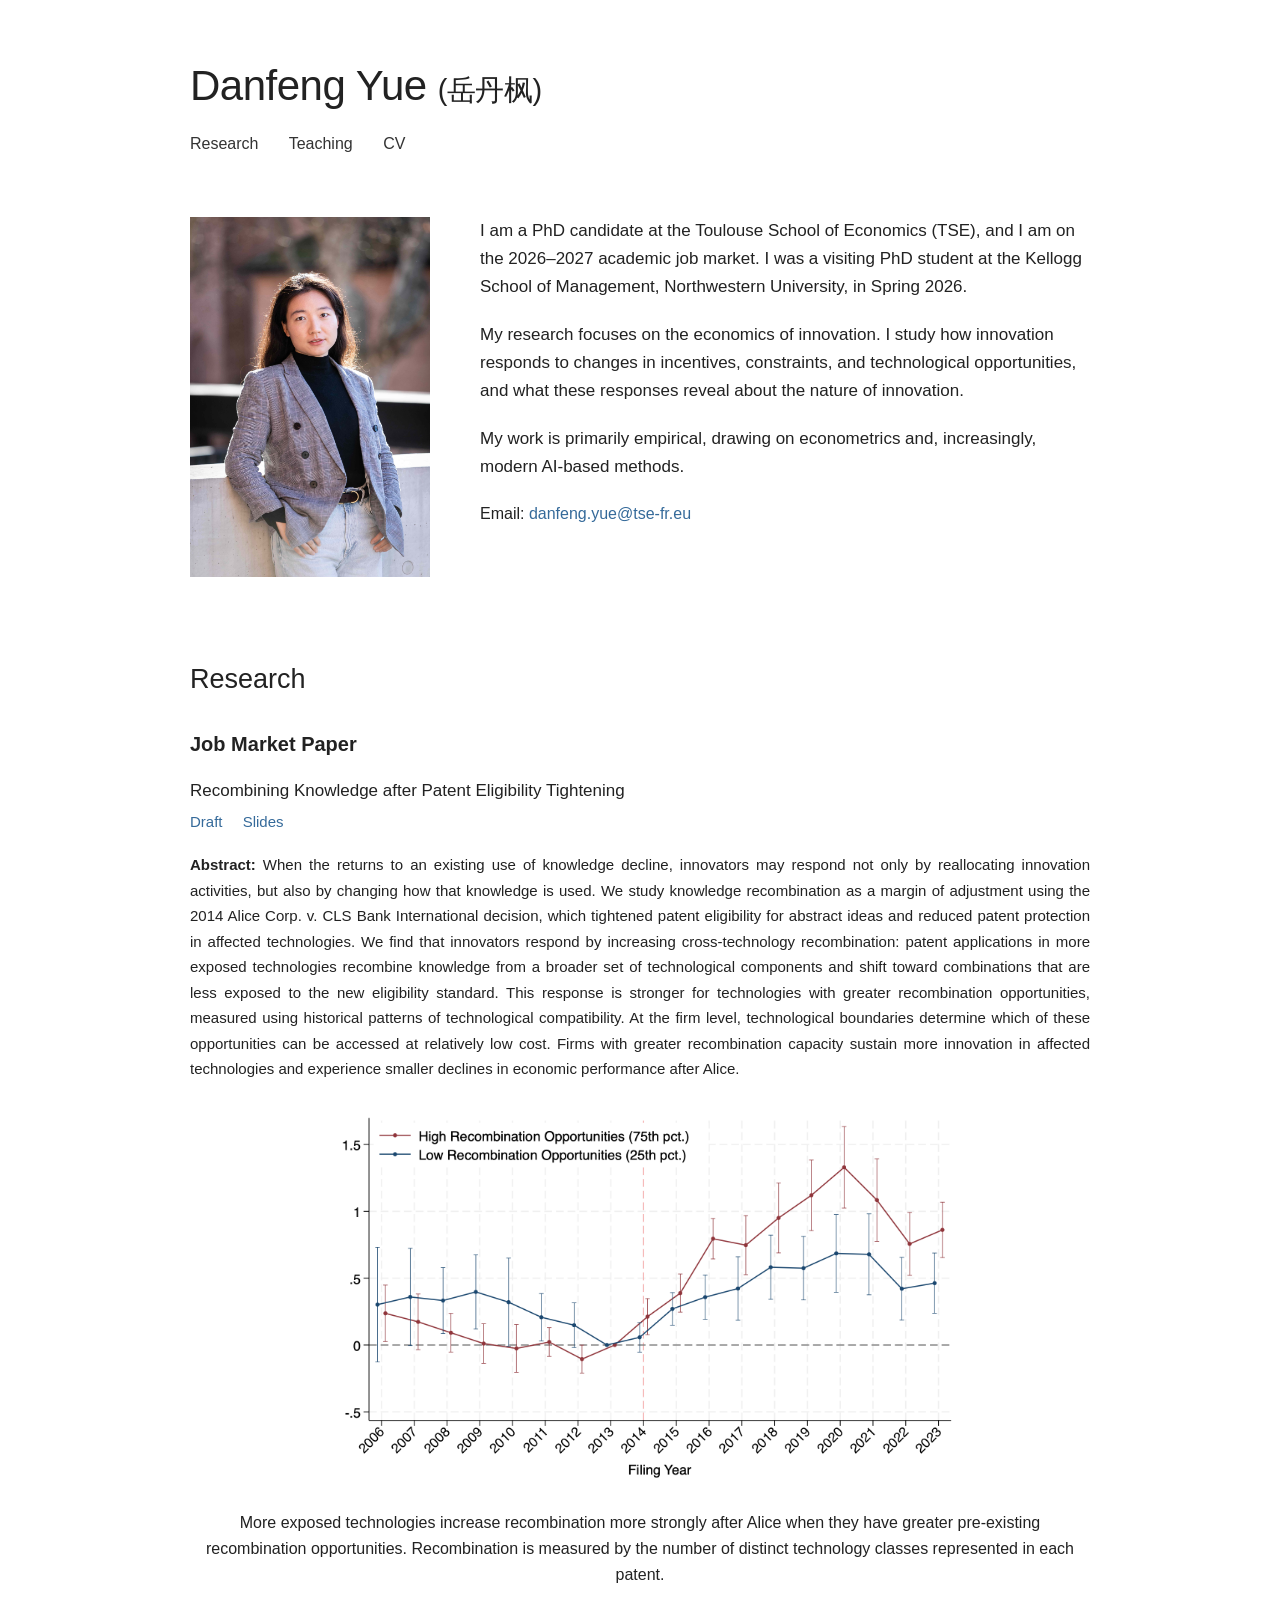
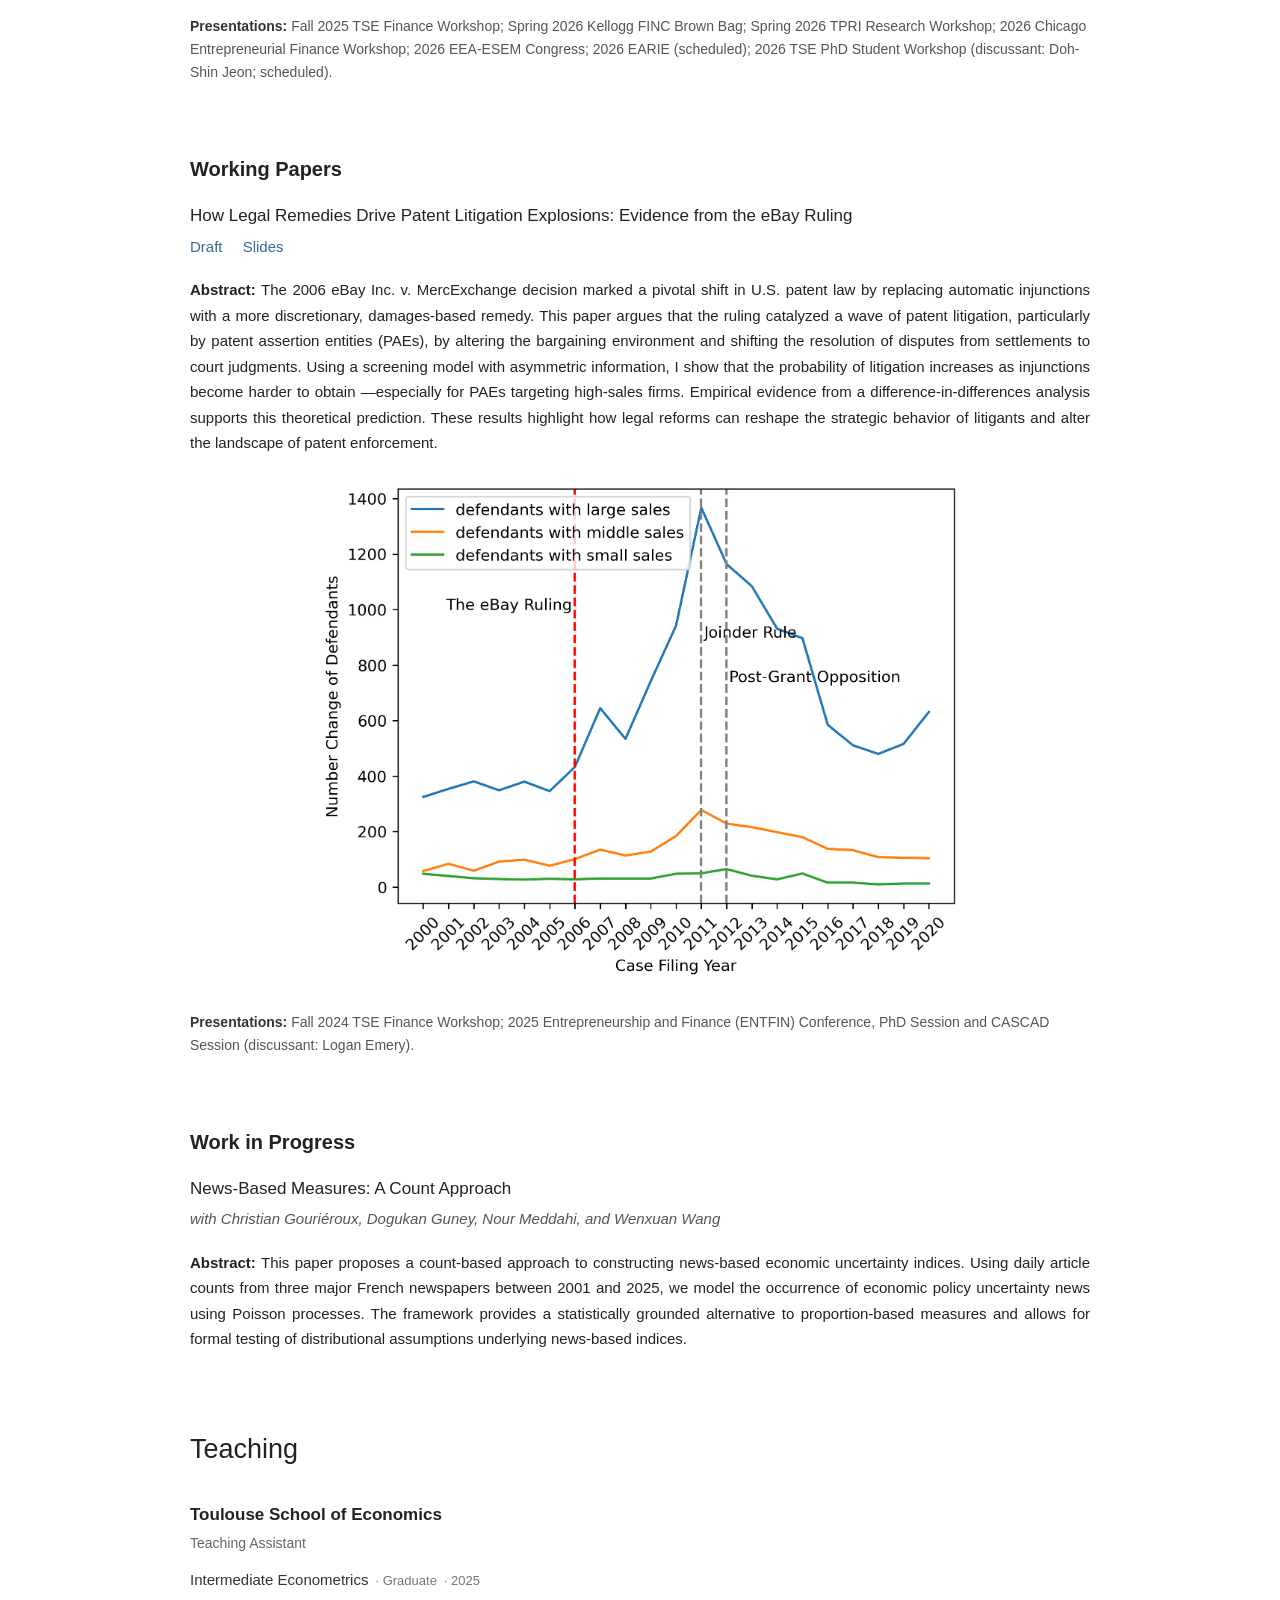
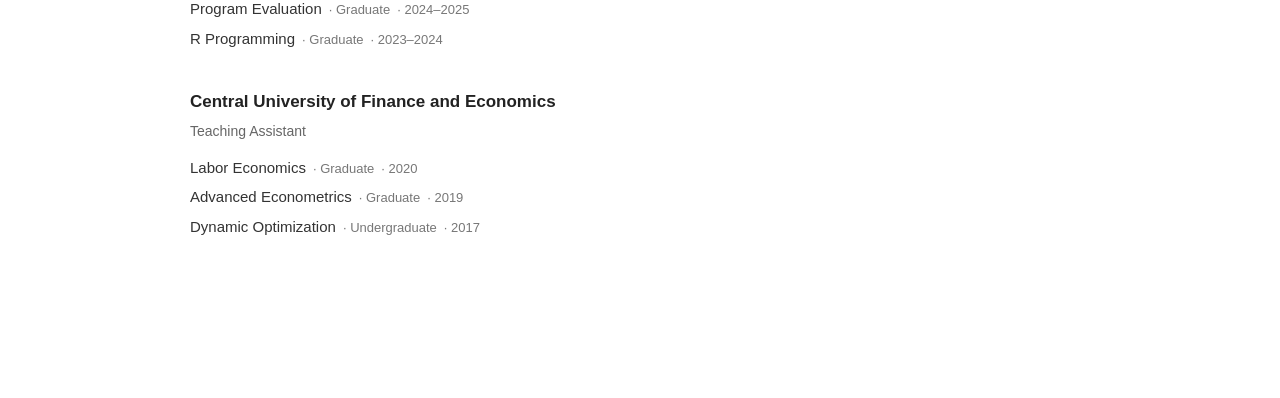
==== index.html @ cd5f9df2 "Update index.html" ====
<!DOCTYPE html>
<html lang="en">
<head>
    <meta charset="UTF-8">
    <meta name="viewport" content="width=device-width, initial-scale=1.0">
    <title>Danfeng Yue</title>
    <link rel="stylesheet" href="style.css">
</head>

<body>

<div class="container">

    <header>
        <h1>Danfeng Yue <span class="chinese-name">(岳丹枫)</span></h1>

        <nav>
            <a href="#research">Research</a>
            <a href="#teaching">Teaching</a>
            <a href="cv.pdf" target="_blank">CV</a>
        </nav>
    </header>

    <main>

        <section class="intro">

            <div class="photo">
                <img src="photo.jpg" alt="Danfeng Yue">
            </div>

            <div class="bio">

                <p>
                    I am a PhD candidate at the Toulouse School of Economics (TSE), 
                    and I am on the 2026–2027 academic job market. 
                    I was a visiting PhD student at the Kellogg School of Management, 
                    Northwestern University, in Spring 2026.
                </p>

                <p>
                    My research focuses on the economics of innovation. 
                    I study how innovation responds to changes in incentives, constraints, 
                    and technological opportunities, 
                    and what these responses reveal about the nature of innovation.
                </p>
                
                <p>
                    My work is primarily empirical, drawing on econometrics 
                    and, increasingly, modern AI-based methods.
                </p>

                <p class="email">
                    Email:
                    <a href="mailto:danfeng.yue@tse-fr.eu">
                        danfeng.yue@tse-fr.eu
                    </a>
                </p>

            </div>

        </section>

        <section id="research">

                <h2>Research</h2>
            
                <!-- Job Market Paper -->
                <div class="research-group">
            
                    <h3>Job Market Paper</h3>
            
                    <div class="paper">
            
                        <p class="paper-title">
                            Recombining Knowledge after Patent Eligibility Tightening
                        </p>
            
                        <p class="paper-links">
                            <a href="papers/alice.pdf" target="_blank">Draft</a>
                            <a href="slides/alice_slides.pdf" target="_blank">Slides</a>
                        </p>
            
                        <p class="abstract">
                            <strong>Abstract:</strong>
                            When the returns to an existing use of knowledge decline, 
                            innovators may respond not only by reallocating innovation activities, 
                            but also by changing how that knowledge is used. 
                            We study knowledge recombination as a margin of adjustment 
                            using the 2014 Alice Corp. v. CLS Bank International decision, 
                            which tightened patent eligibility for abstract ideas 
                            and reduced patent protection in affected technologies. 
                            We find that innovators respond by increasing cross-technology recombination: 
                            patent applications in more exposed technologies recombine knowledge 
                            from a broader set of technological components and shift toward combinations 
                            that are less exposed to the new eligibility standard. 
                            This response is stronger for technologies with greater recombination opportunities, 
                            measured using historical patterns of technological compatibility. 
                            At the firm level, technological boundaries determine 
                            which of these opportunities can be accessed at relatively low cost. 
                            Firms with greater recombination capacity sustain more innovation in affected technologies 
                            and experience smaller declines in economic performance after Alice.
                        </p>

                        <div class="paper-figure">
                            <img
                                src="images/alice.png"
                                alt="Dynamic effects of Alice exposure by recombination opportunities"
                            >
                            <p class="figure-caption">
                                More exposed technologies increase recombination more strongly after Alice 
                                when they have greater pre-existing recombination opportunities. 
                                Recombination is measured by the number of distinct technology classes represented in each patent.
                            </p>
                        </div>
            
                        <p class="presentation">
                            <strong>Presentations:</strong>
                            Fall 2025 TSE Finance Workshop;
                            Spring 2026 Kellogg FINC Brown Bag;
                            Spring 2026 TPRI Research Workshop;
                            2026 Chicago Entrepreneurial Finance Workshop;
                            2026 EEA-ESEM Congress;
                            2026 EARIE (scheduled);
                            2026 TSE PhD Student Workshop (discussant: Doh-Shin Jeon; scheduled).
                        </p>
            
                    </div>
            
                </div>

                    <!-- Working Papers -->
                    <div class="research-group">
                
                        <h3>Working Papers</h3>
                
                        <div class="paper">
                
                            <p class="paper-title">
                                How Legal Remedies Drive Patent Litigation Explosions: Evidence from the eBay Ruling
                            </p>
                
                            <p class="paper-links">
                                <a href="papers/ebay.pdf" target="_blank">Draft</a>
                                <a href="slides/ebay_slides.pdf" target="_blank">Slides</a>
                            </p>
                
                            <p class="abstract">
                                <strong>Abstract:</strong>
                                The 2006 eBay Inc. v. MercExchange decision marked a pivotal shift in U.S. patent law 
                                by replacing automatic injunctions with a more discretionary, damages-based remedy. 
                                This paper argues that the ruling catalyzed a wave of patent litigation, 
                                particularly by patent assertion entities (PAEs), 
                                by altering the bargaining environment and shifting the resolution of disputes 
                                from settlements to court judgments. 
                                Using a screening model with asymmetric information, 
                                I show that the probability of litigation increases as injunctions become harder to obtain
                                —especially for PAEs targeting high-sales firms. 
                                Empirical evidence from a difference-in-differences analysis supports this theoretical prediction. 
                                These results highlight how legal reforms can reshape the strategic behavior of litigants 
                                and alter the landscape of patent enforcement.
                            </p>

                            <div class="paper-figure">
                                <img
                                    src="images/ebay.png"
                                    alt="Patent litigation after the eBay ruling"
                                >
                            </div>
                
                            <p class="presentation">
                                <strong>Presentations:</strong>
                                Fall 2024 TSE Finance Workshop;
                                2025 Entrepreneurship and Finance (ENTFIN) Conference, 
                                PhD Session and CASCAD Session (discussant: Logan Emery).
                            </p>
                
                        </div>
                
                    </div>

                    <!-- Work in Progress -->
                    <div class="research-group">
                
                        <h3>Work in Progress</h3>
                
                        <div class="paper">
                
                            <p class="paper-title">
                                News-Based Measures: A Count Approach
                            </p>
                
                            <p class="coauthors">
                                with Christian Gouriéroux, Dogukan Guney, Nour Meddahi, and Wenxuan Wang
                            </p>
                
                            <p class="abstract">
                                <strong>Abstract:</strong>
                                This paper proposes a count-based approach to constructing news-based economic uncertainty indices. 
                                Using daily article counts from three major French newspapers between 2001 and 2025, 
                                we model the occurrence of economic policy uncertainty news using Poisson processes.
                                The framework provides a statistically grounded alternative to proportion-based measures 
                                and allows for formal testing of distributional assumptions underlying news-based indices.
                            </p>
                
                        </div>
                
                    </div>
                
                </section>

        <section id="teaching">

            <h2>Teaching</h2>
        
            <div class="teaching-group">
        
                <h3>Toulouse School of Economics</h3>
                <p class="teaching-role">Teaching Assistant</p>
        
                <div class="teaching-item">
                    <span class="course-title">Intermediate Econometrics</span>
                    <span class="course-level">Graduate</span>
                    <span class="teaching-year">2025</span>
                </div>
        
                <div class="teaching-item">
                    <span class="course-title">Program Evaluation</span>
                    <span class="course-level">Graduate</span>
                    <span class="teaching-year">2024–2025</span>
                </div>
        
                <div class="teaching-item">
                    <span class="course-title">R Programming</span>
                    <span class="course-level">Graduate</span>
                    <span class="teaching-year">2023–2024</span>
                </div>
        
            </div>
        
            <div class="teaching-group">
        
                <h3>Central University of Finance and Economics</h3>
                <p class="teaching-role">Teaching Assistant</p>
        
                <div class="teaching-item">
                    <span class="course-title">Labor Economics</span>
                    <span class="course-level">Graduate</span>
                    <span class="teaching-year">2020</span>
                </div>
        
                <div class="teaching-item">
                    <span class="course-title">Advanced Econometrics</span>
                    <span class="course-level">Graduate</span>
                    <span class="teaching-year">2019</span>
                </div>
        
                <div class="teaching-item">
                    <span class="course-title">Dynamic Optimization</span>
                    <span class="course-level">Undergraduate</span>
                    <span class="teaching-year">2017</span>
                </div>
        
            </div>
        
        </section>

    </main>

</div>

</body>
</html>
---- style.css ----
/* =========================
   Global
   ========================= */

html {
    scroll-behavior: smooth;
}

body {
    margin: 0;
    background: #ffffff;
    color: #222222;
    font-family: Arial, Helvetica, sans-serif;
    font-size: 16px;
    line-height: 1.65;
}

.container {
    max-width: 900px;
    margin: 0 auto;
    padding: 60px 30px 80px 30px;
}


/* =========================
   General links
   ========================= */

a {
    color: #356a9a;
    text-decoration: none;
}

a:hover {
    text-decoration: underline;
    text-underline-offset: 3px;
}


/* =========================
   Header
   ========================= */

header {
    margin-bottom: 60px;
}

h1 {
    margin: 0 0 18px 0;
    font-size: 42px;
    font-weight: 500;
    letter-spacing: -0.5px;
    line-height: 1.25;
}

.chinese-name {
    font-size: 29px;
    font-weight: 400;
}


/* =========================
   Navigation
   ========================= */

nav {
    margin-top: 5px;
}

nav a {
    margin-right: 26px;
    color: #333333;
    font-size: 16px;
    font-weight: 400;
    text-decoration: none;
}

nav a:hover {
    color: #356a9a;
    text-decoration: none;
}


/* =========================
   Introduction / Bio
   ========================= */

.intro {
    display: grid;
    grid-template-columns: 240px 1fr;
    gap: 50px;
    align-items: start;
    margin-bottom: 85px;
}

.photo img {
    width: 100%;
    height: auto;
    display: block;
}

.bio {
    font-size: 17px;
}

.bio p {
    margin-top: 0;
    margin-bottom: 20px;
}

.email {
    margin-top: 28px;
    font-size: 16px;
}


/* =========================
   Main sections
   ========================= */

section {
    width: 100%;
    margin-bottom: 80px;
}

h2 {
    margin: 0 0 34px 0;
    font-size: 27px;
    font-weight: 500;
    line-height: 1.3;
}


/* =========================
   Research
   ========================= */

.research-group {
    margin-bottom: 72px;
}

.research-group:last-child {
    margin-bottom: 0;
}

.research-group h3 {
    margin: 0 0 22px 0;
    color: #222222;
    font-size: 20px;
    font-weight: 600;
    line-height: 1.3;
    text-transform: none;
    letter-spacing: 0;
}

.paper {
    margin-bottom: 44px;
}

.paper:last-child {
    margin-bottom: 0;
}


/* Paper title */

.paper-title {
    margin: 0 0 6px 0;
    font-size: 17px;
    font-weight: 500;
    line-height: 1.45;
}


/* Coauthors */

.coauthors {
    margin: -1px 0 8px 0;
    font-size: 15px;
    color: #555555;
    font-style: italic;
}


/* Paper / Slides links */

.paper-links {
    margin: 6px 0 18px 0;
    font-size: 15px;
}

.paper-links a {
    margin-right: 16px;
    color: #356a9a;
    font-weight: 500;
    text-decoration: none;
}

.paper-links a:hover {
    text-decoration: underline;
    text-underline-offset: 3px;
}

/* Figure */

.paper-figure {
    margin: 22px auto 26px auto;
    text-align: center;
}

.paper-figure img {
    display: block;
    width: 75%;
    max-width: 650px;
    height: auto;
    margin: 0 auto;
}

/* Abstract */

.abstract {
    width: 100%;
    margin-top: 18px;
    margin-bottom: 18px;
    font-size: 15px;
    line-height: 1.7;
    text-align: justify;
}

.abstract strong {
    font-weight: 600;
}


/* Presentations */

.presentation {
    width: 100%;
    margin-top: 16px;
    margin-bottom: 0;
    color: #555555;
    font-size: 14px;
    line-height: 1.65;
}

.presentation strong {
    color: #333333;
    font-weight: 600;
}


/* =========================
   Teaching
   ========================= */

.teaching-group {
    margin-bottom: 38px;
}

.teaching-group:last-child {
    margin-bottom: 0;
}

.teaching-group h3 {
    margin: 0 0 3px 0;
    font-size: 17px;
    font-weight: 600;
    color: #222222;
    text-transform: none;
    letter-spacing: normal;
}

.teaching-role {
    margin: 0 0 14px 0;
    font-size: 14px;
    color: #666666;
}

.teaching-item {
    display: flex;
    align-items: baseline;
    flex-wrap: wrap;
    margin-bottom: 7px;
    font-size: 15px;
    line-height: 1.5;
}

.course-title {
    color: #333333;
}

.course-level {
    margin-left: 7px;
    color: #777777;
    font-size: 13px;
}

.course-level::before {
    content: "· ";
}

.teaching-year {
    margin-left: 7px;
    color: #777777;
    font-size: 13px;
}

.teaching-year::before {
    content: "· ";
}


/* =========================
   Mobile
   ========================= */

@media (max-width: 700px) {

    .container {
        padding: 35px 22px 60px 22px;
    }

    header {
        margin-bottom: 45px;
    }

    h1 {
        font-size: 34px;
    }

    .chinese-name {
        font-size: 23px;
    }

    nav a {
        margin-right: 18px;
        font-size: 15px;
    }

    .intro {
        grid-template-columns: 1fr;
        gap: 28px;
        margin-bottom: 65px;
    }

    .photo {
        max-width: 230px;
    }

    .bio {
        font-size: 16px;
    }

    section {
        margin-bottom: 65px;
    }

    h2 {
        margin-bottom: 28px;
        font-size: 24px;
    }

    .research-group {
        margin-bottom: 58px;
    }

    .research-group h3 {
        margin-bottom: 18px;
        font-size: 18px;
    }

    .paper {
        margin-bottom: 36px;
    }

    .paper-title {
        font-size: 17px;
    }

   .paper-figure img {
        width: 100%;
    }
    .abstract {
        font-size: 15px;
        text-align: left;
    }

    .presentation {
        font-size: 14px;
    }

    .teaching-item {
        grid-template-columns: 1fr auto;
        column-gap: 15px;
    }

    .course-level {
        display: block;
        margin-left: 0;
        margin-top: 1px;
    }

    .course-level::before {
        content: "";
    }
}
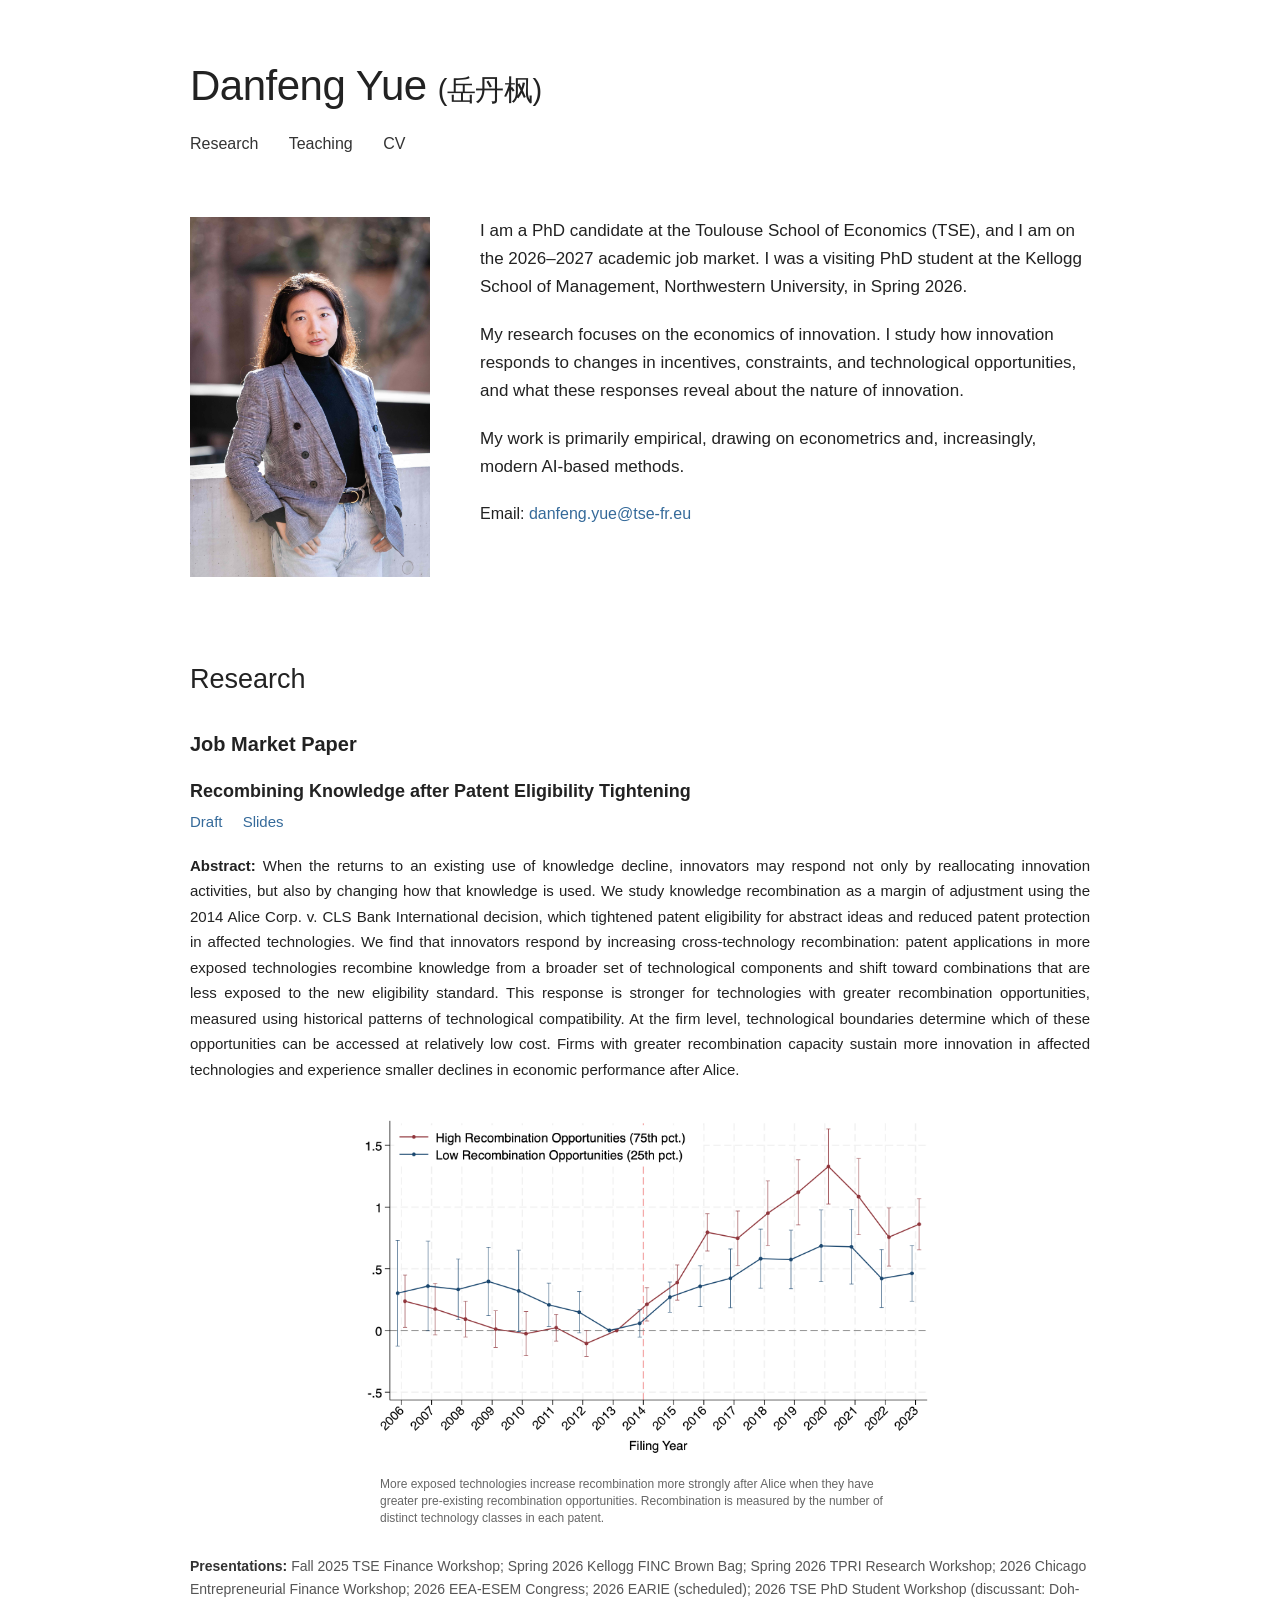
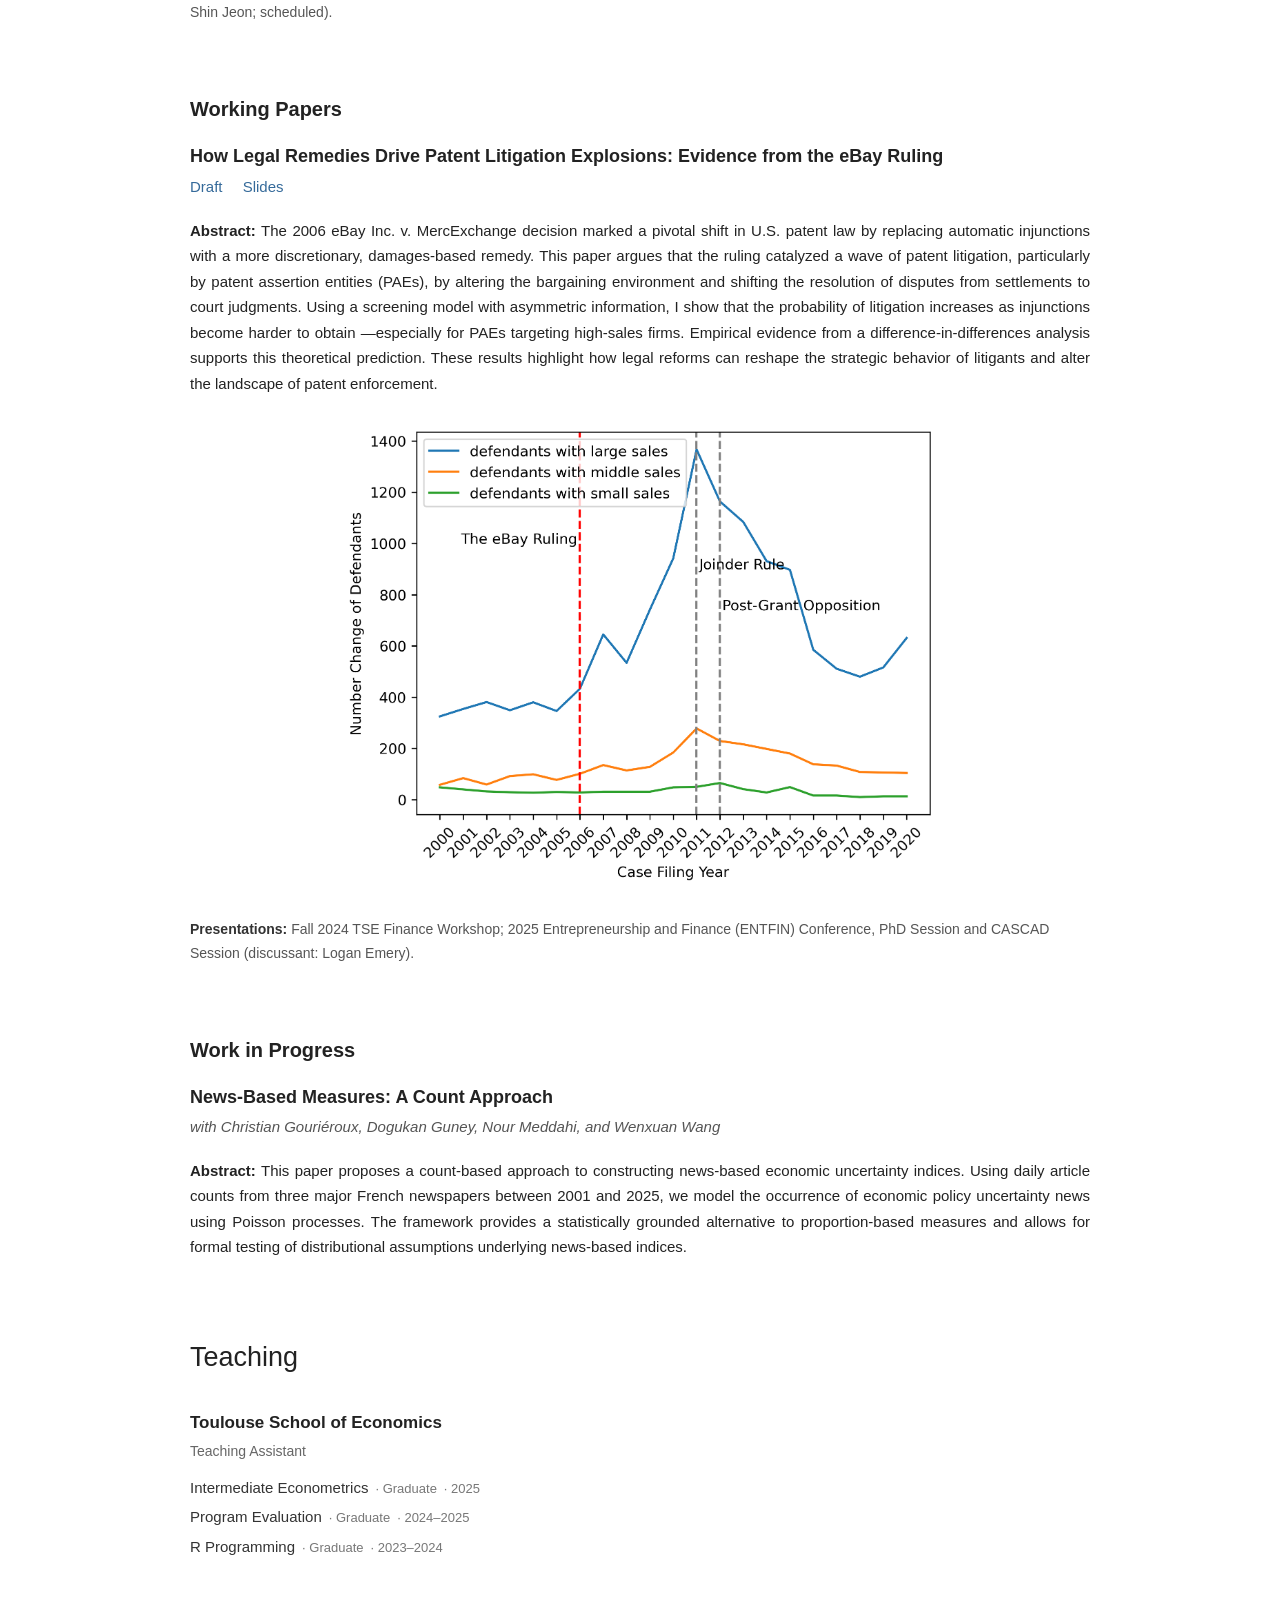
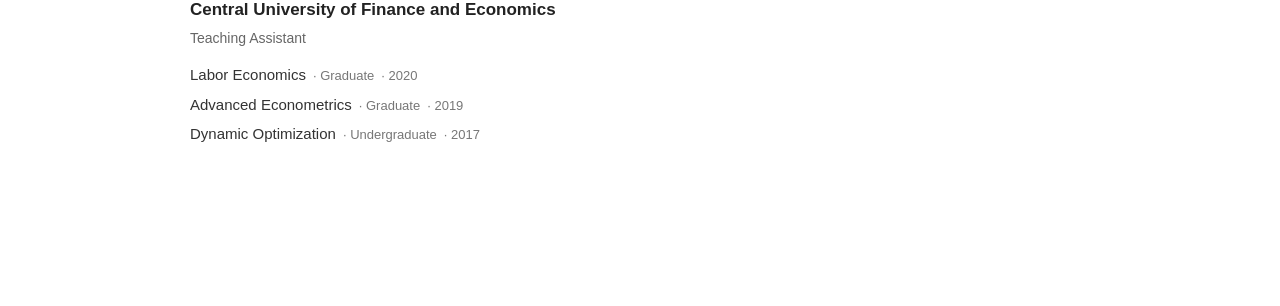
==== commit 3c2b3f26: "Update index.html" ====
--- a/index.html
+++ b/index.html
@@ -105,12 +105,13 @@
                         <div class="paper-figure">
                             <img
                                 src="images/alice.png"
-                                alt="Dynamic effects of Alice exposure by recombination opportunities"
+                                alt="Recombination opportunities and innovation adjustment after Alice"
                             >
+                        
                             <p class="figure-caption">
                                 More exposed technologies increase recombination more strongly after Alice 
                                 when they have greater pre-existing recombination opportunities. 
-                                Recombination is measured by the number of distinct technology classes represented in each patent.
+                                Recombination is measured by the number of distinct technology classes in each patent.
                             </p>
                         </div>
             
--- a/style.css
+++ b/style.css
@@ -166,9 +166,9 @@
 
 .paper-title {
     margin: 0 0 6px 0;
-    font-size: 17px;
-    font-weight: 500;
-    line-height: 1.45;
+    font-size: 18px;
+    font-weight: 700;
+    line-height: 1.4;
 }
 
 
@@ -204,16 +204,26 @@
 /* Figure */
 
 .paper-figure {
-    margin: 22px auto 26px auto;
-    text-align: center;
+    margin: 26px auto 28px auto;
 }
 
 .paper-figure img {
     display: block;
-    width: 75%;
-    max-width: 650px;
+    width: 68%;
+    max-width: 600px;
     height: auto;
     margin: 0 auto;
+}
+
+.paper-figure .figure-caption {
+    width: 58%;
+    max-width: 520px;
+    margin: 8px auto 0 auto;
+    color: #666666;
+    font-size: 12px;
+    line-height: 1.4;
+    text-align: left;
+    font-weight: 400;
 }
 
 /* Abstract */
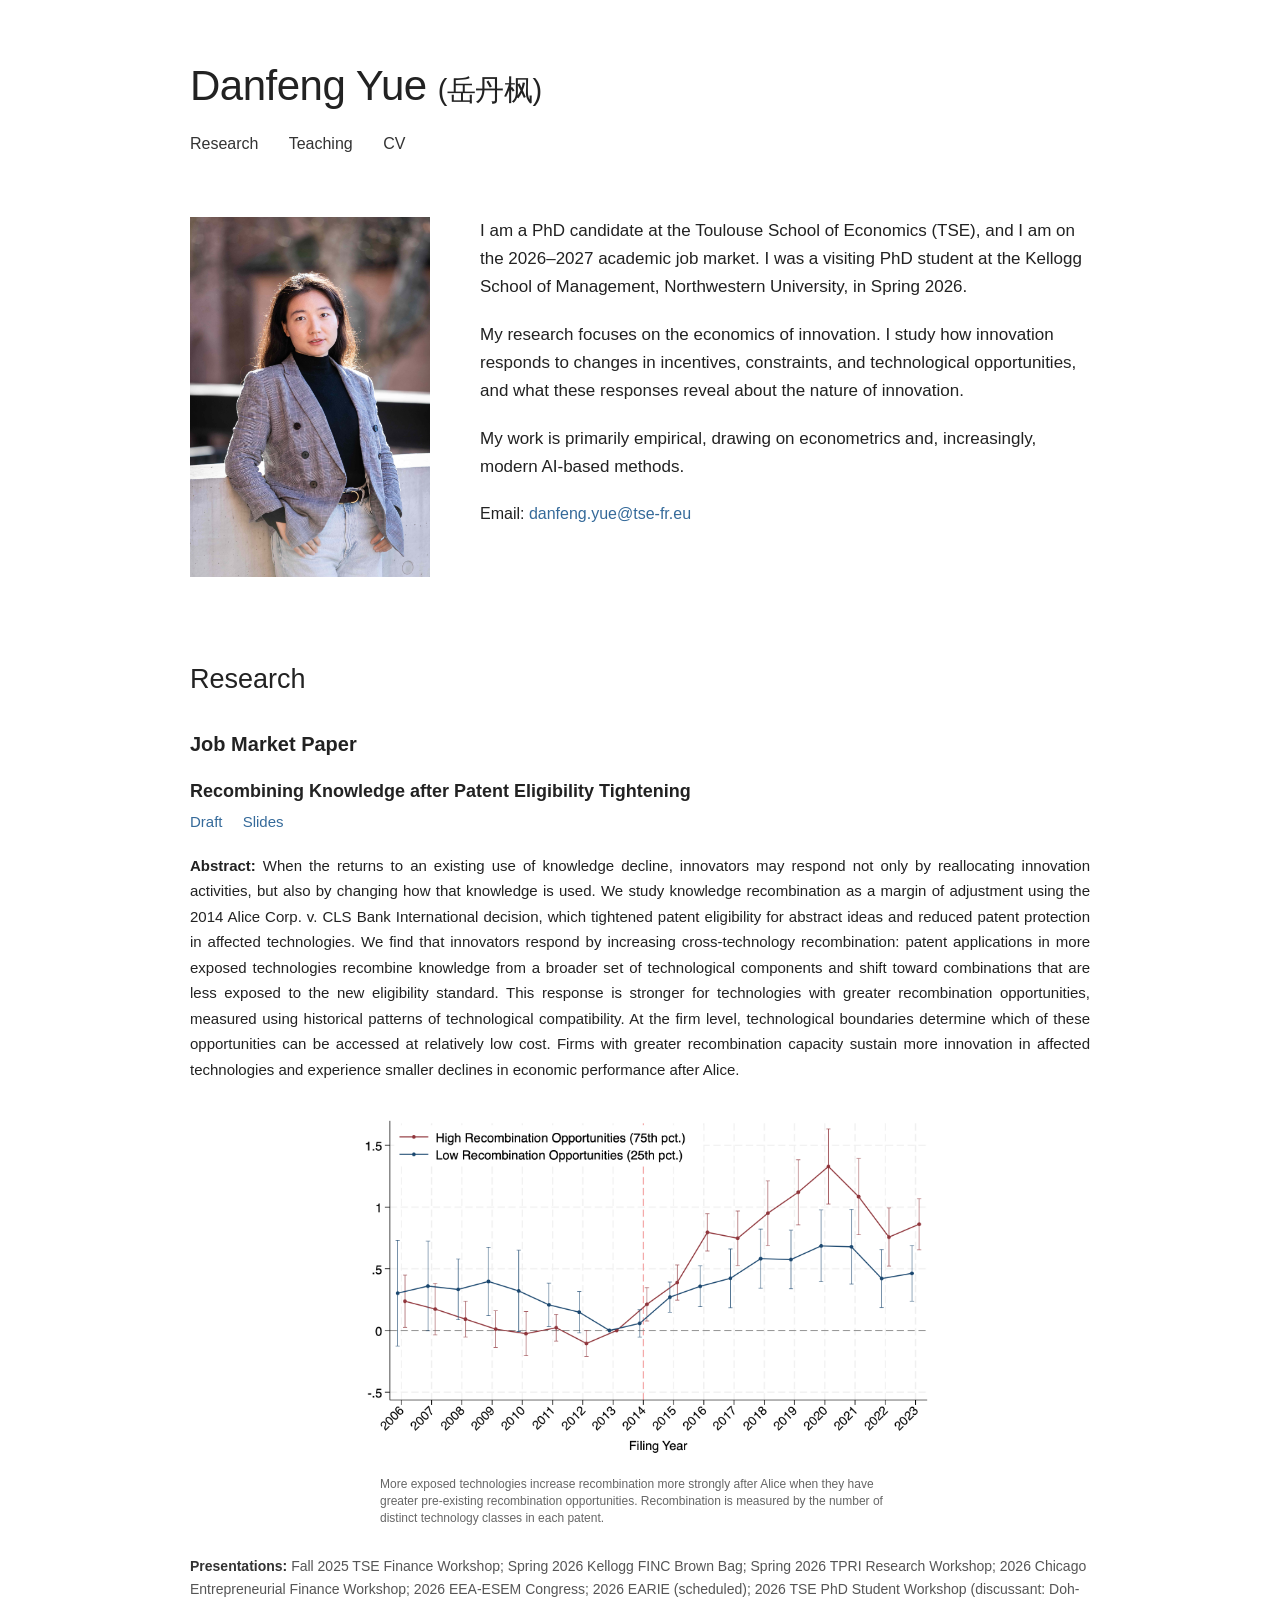
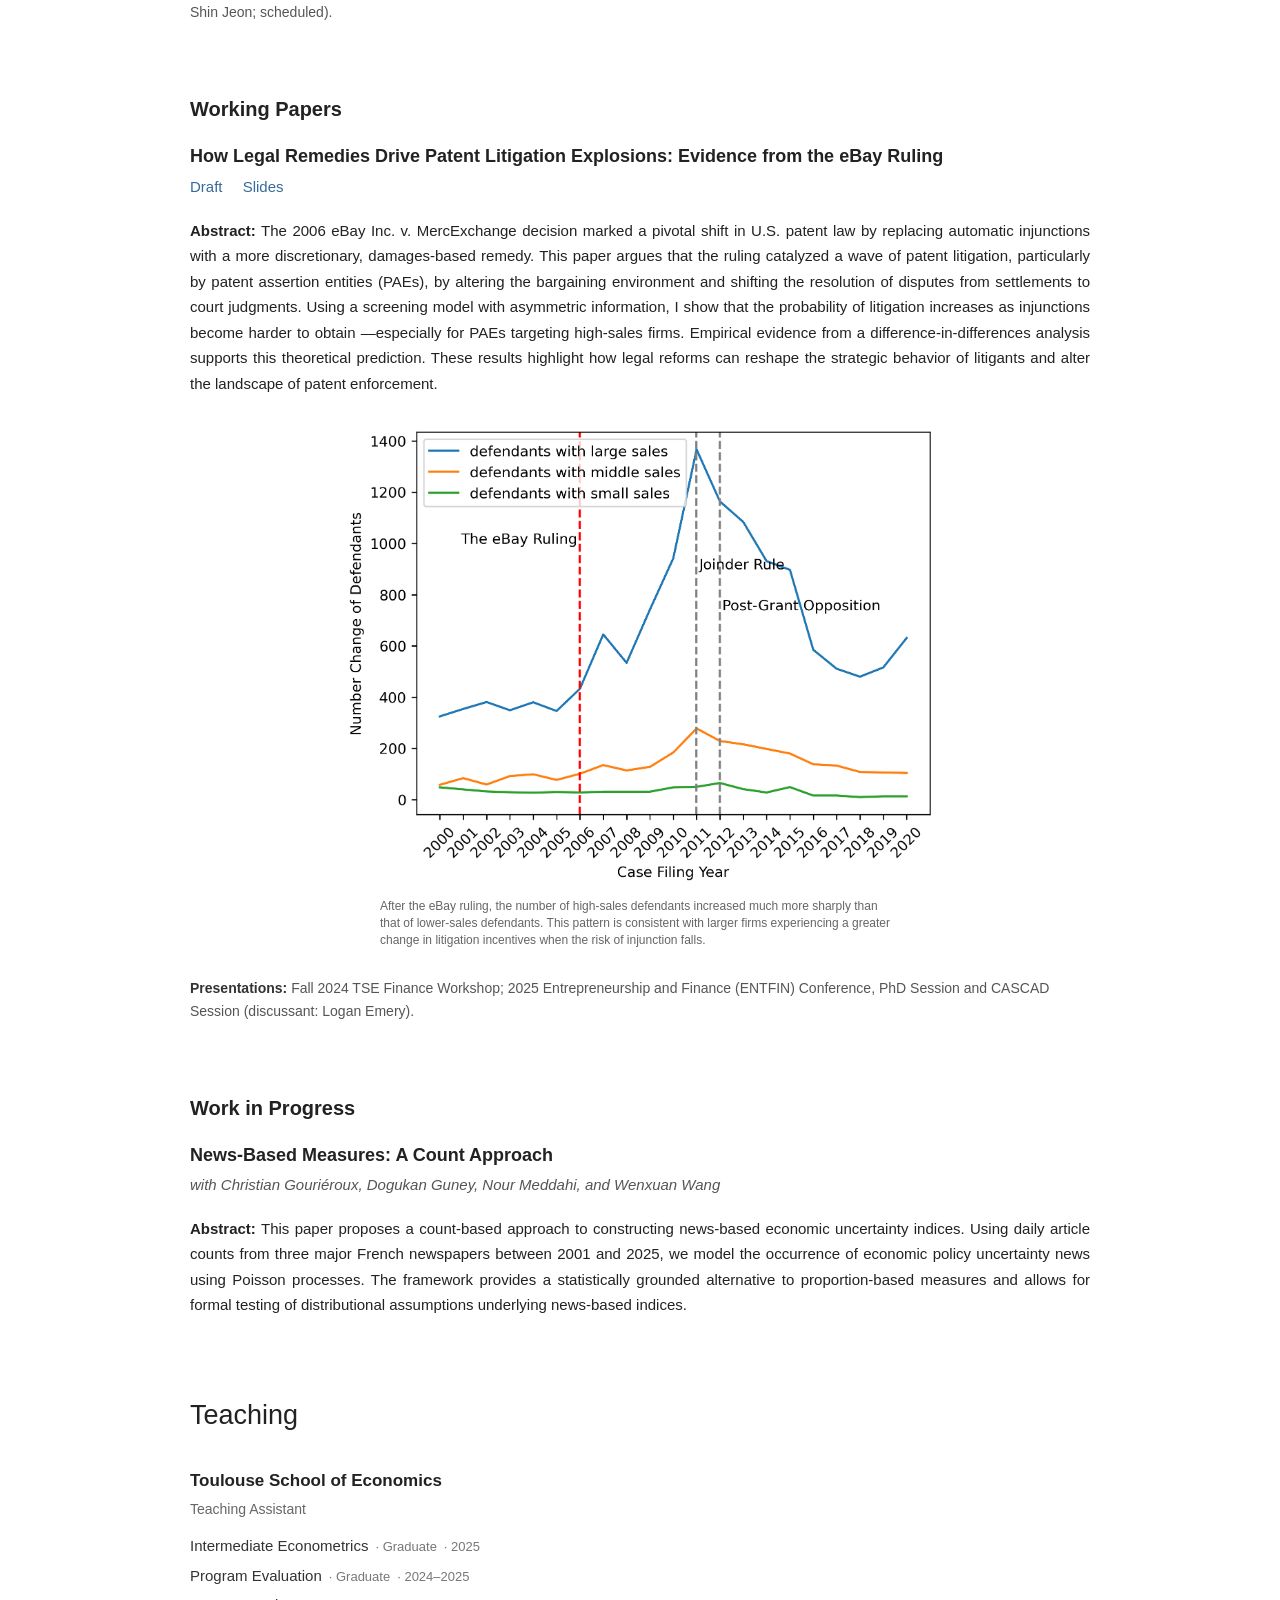
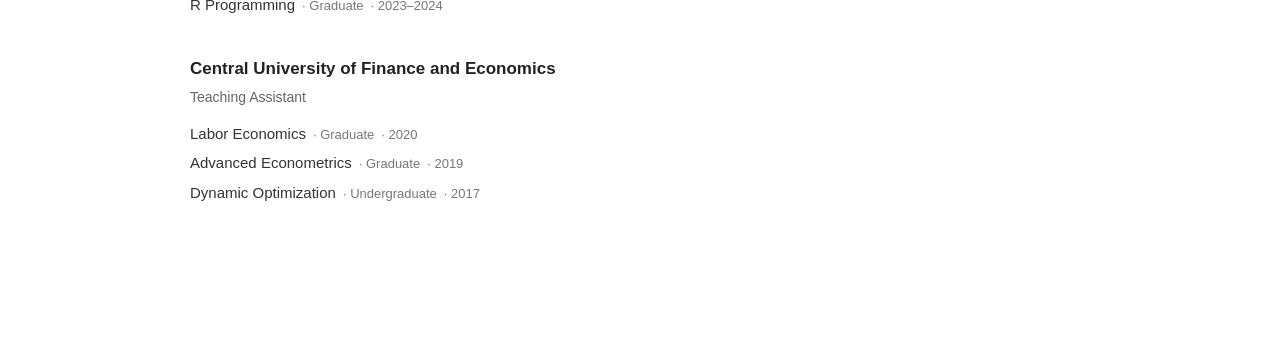
==== commit 1b3b68b8: "Update index.html" ====
--- a/index.html
+++ b/index.html
@@ -163,11 +163,18 @@
                             </p>
 
                             <div class="paper-figure">
-                                <img
-                                    src="images/ebay.png"
-                                    alt="Patent litigation after the eBay ruling"
-                                >
-                            </div>
+                            <img
+                                src="images/ebay.png"
+                                alt="Patent litigation after the eBay ruling"
+                            >
+                        
+                            <p class="figure-caption">
+                                After the eBay ruling, the number of high-sales defendants increased much more sharply 
+                                than that of lower-sales defendants. 
+                                This pattern is consistent with larger firms experiencing a greater change 
+                                in litigation incentives when the risk of injunction falls.
+                            </p>
+                        </div>
                 
                             <p class="presentation">
                                 <strong>Presentations:</strong>
--- a/style.css
+++ b/style.css
@@ -216,7 +216,7 @@
 }
 
 .paper-figure .figure-caption {
-    width: 58%;
+    width: 70%;
     max-width: 520px;
     margin: 8px auto 0 auto;
     color: #666666;
@@ -390,6 +390,13 @@
    .paper-figure img {
         width: 100%;
     }
+
+    .paper-figure .figure-caption {
+        width: 92%;
+        max-width: none;
+        font-size: 12px;
+    }
+
     .abstract {
         font-size: 15px;
         text-align: left;
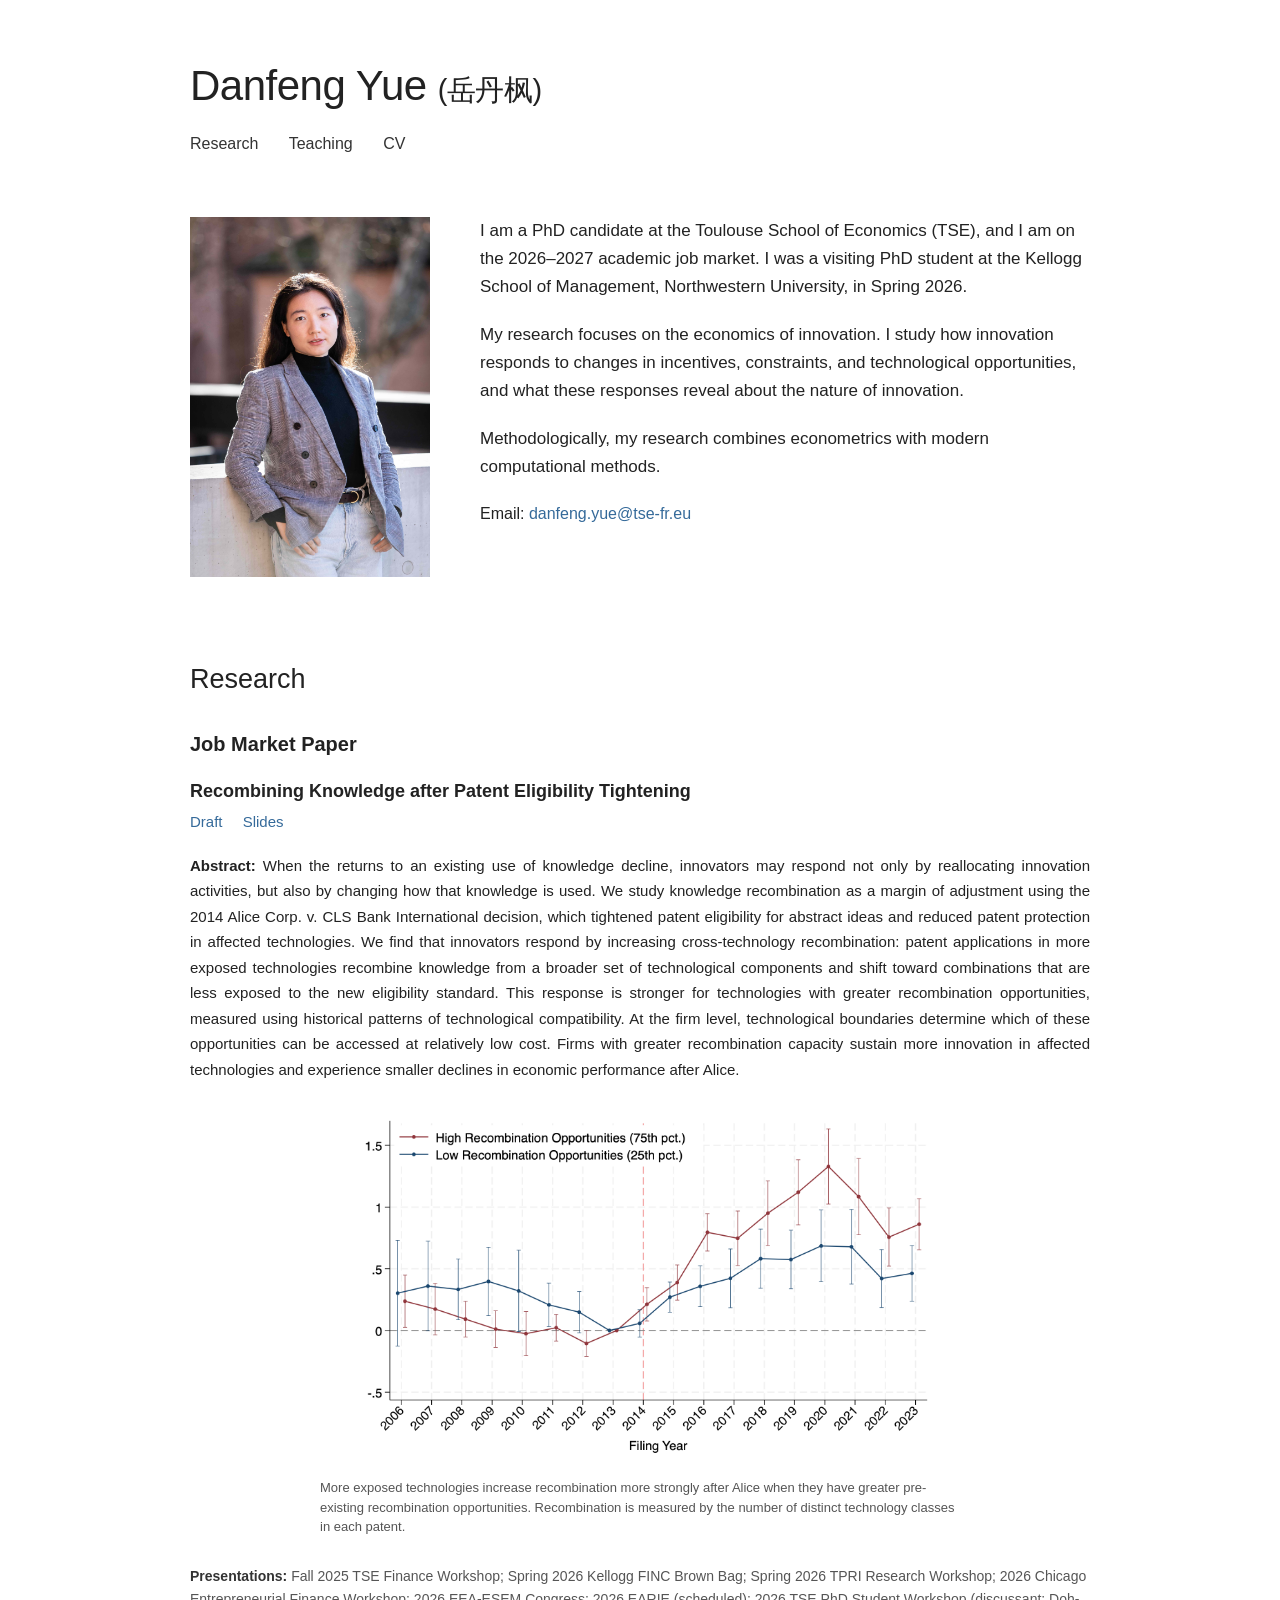
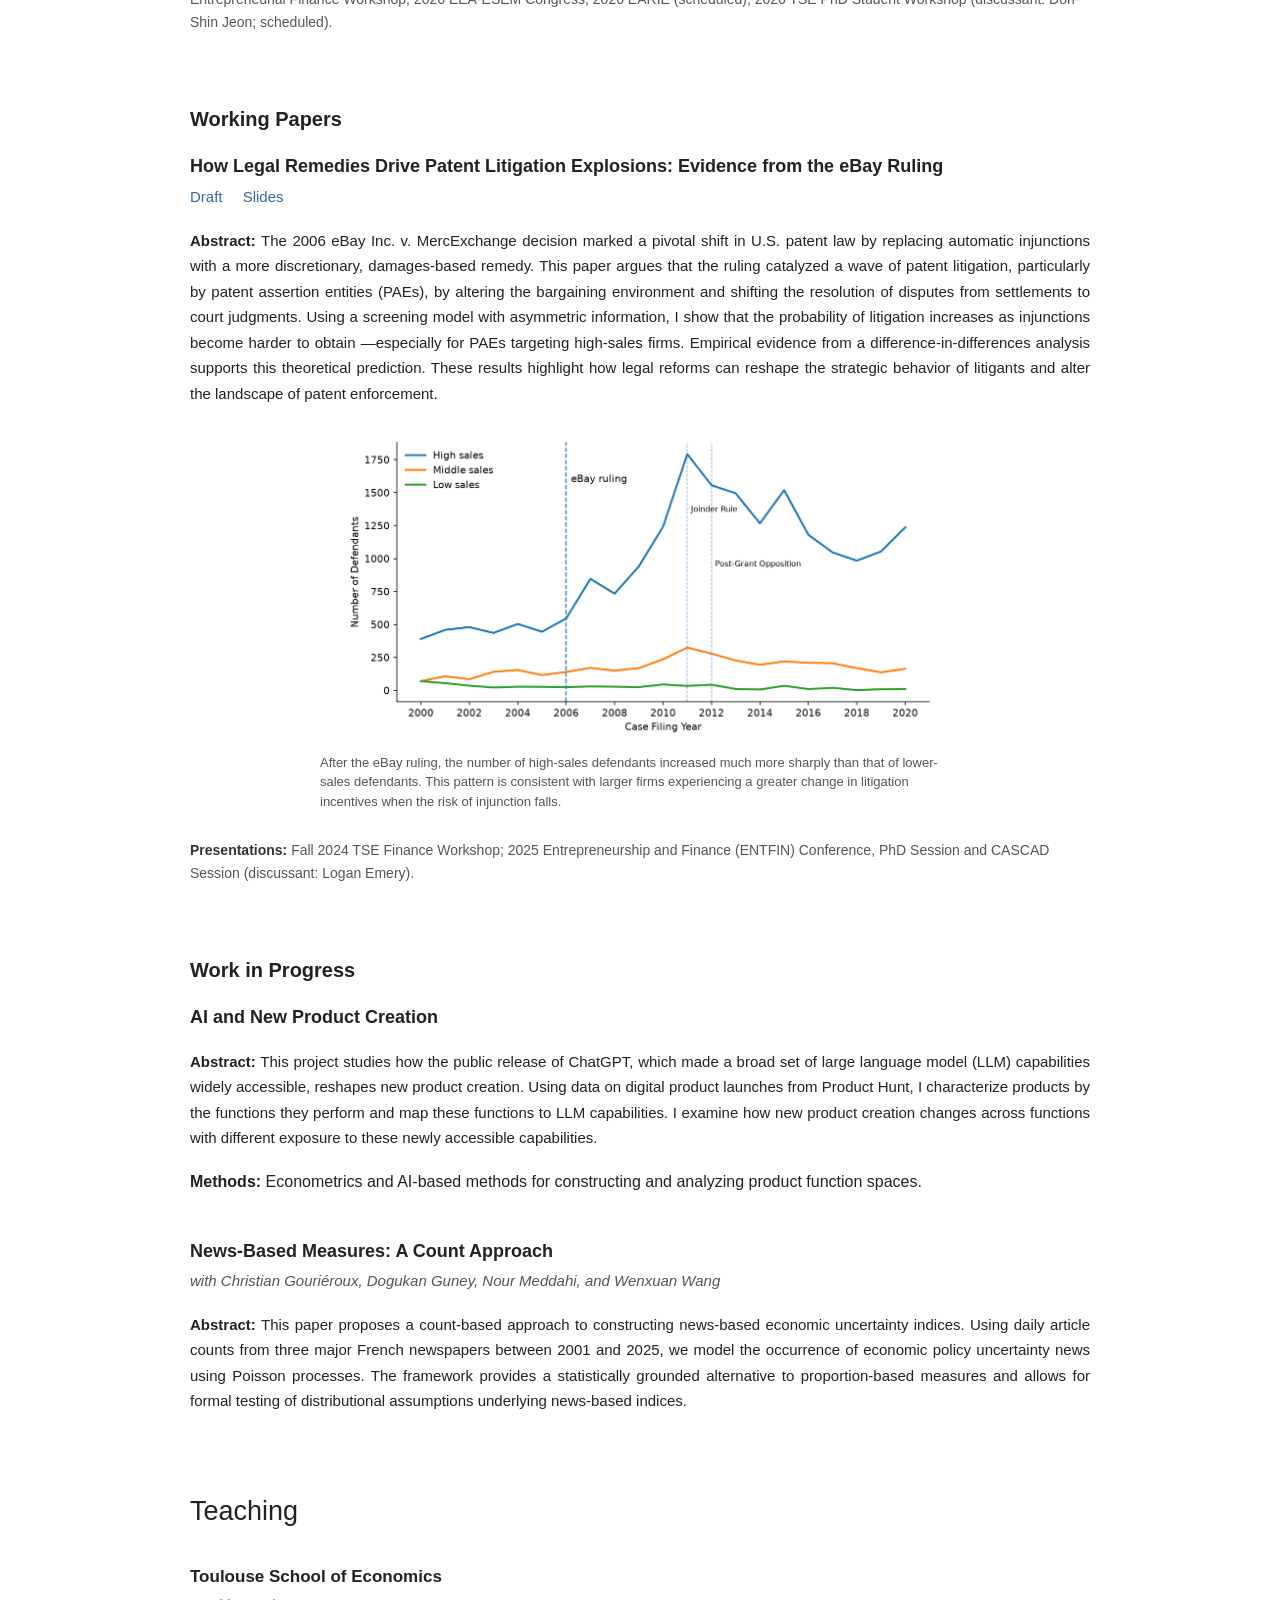
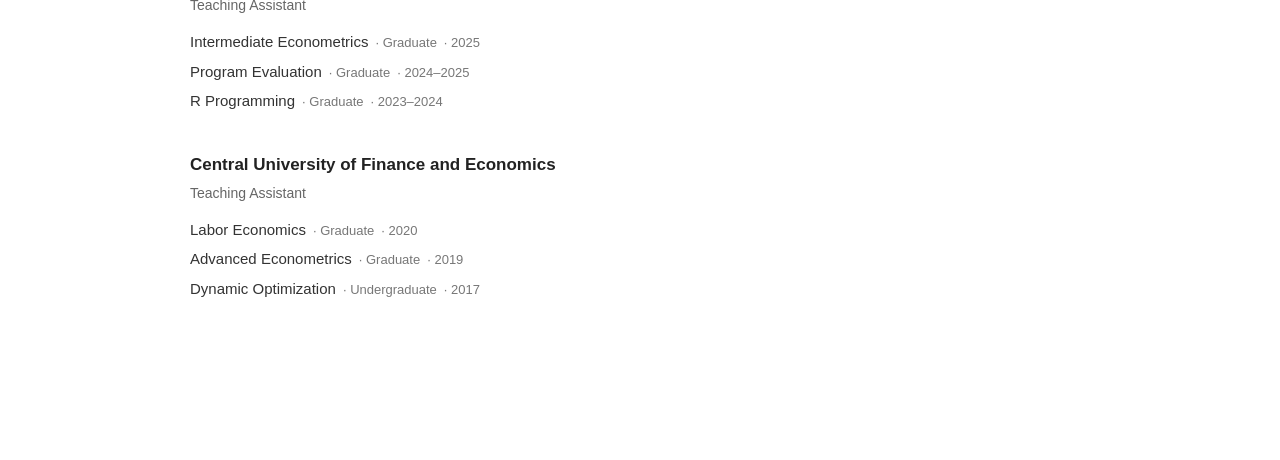
==== commit 440ac843: "Update index.html" ====
--- a/index.html
+++ b/index.html
@@ -46,8 +46,7 @@
                 </p>
                 
                 <p>
-                    My work is primarily empirical, drawing on econometrics 
-                    and, increasingly, modern AI-based methods.
+                    Methodologically, my research combines econometrics with modern computational methods.
                 </p>
 
                 <p class="email">
@@ -191,7 +190,31 @@
                     <div class="research-group">
                 
                         <h3>Work in Progress</h3>
-                
+
+                        <div class="paper">
+
+                            <p class="paper-title">
+                                AI and New Product Creation
+                            </p>
+                        
+                            <p class="abstract">
+                                <strong>Abstract:</strong>
+                                This project studies how the public release of ChatGPT, 
+                                which made a broad set of large language model (LLM) capabilities widely accessible, 
+                                reshapes new product creation. 
+                                Using data on digital product launches from Product Hunt, 
+                                I characterize products by the functions they perform and map these functions to LLM capabilities. 
+                                I examine how new product creation changes across functions 
+                                with different exposure to these newly accessible capabilities.
+                            </p>
+                        
+                            <p class="methods">
+                                <strong>Methods:</strong>
+                                Econometrics and AI-based methods for constructing and analyzing product function spaces.
+                            </p>
+                        
+                        </div>
+                        
                         <div class="paper">
                 
                             <p class="paper-title">
--- a/style.css
+++ b/style.css
@@ -216,12 +216,12 @@
 }
 
 .paper-figure .figure-caption {
-    width: 70%;
-    max-width: 520px;
-    margin: 8px auto 0 auto;
-    color: #666666;
-    font-size: 12px;
-    line-height: 1.4;
+    width: 72%;
+    max-width: 640px;
+    margin: 10px auto 0 auto;
+    color: #555555;
+    font-size: 13px;
+    line-height: 1.5;
     text-align: left;
     font-weight: 400;
 }
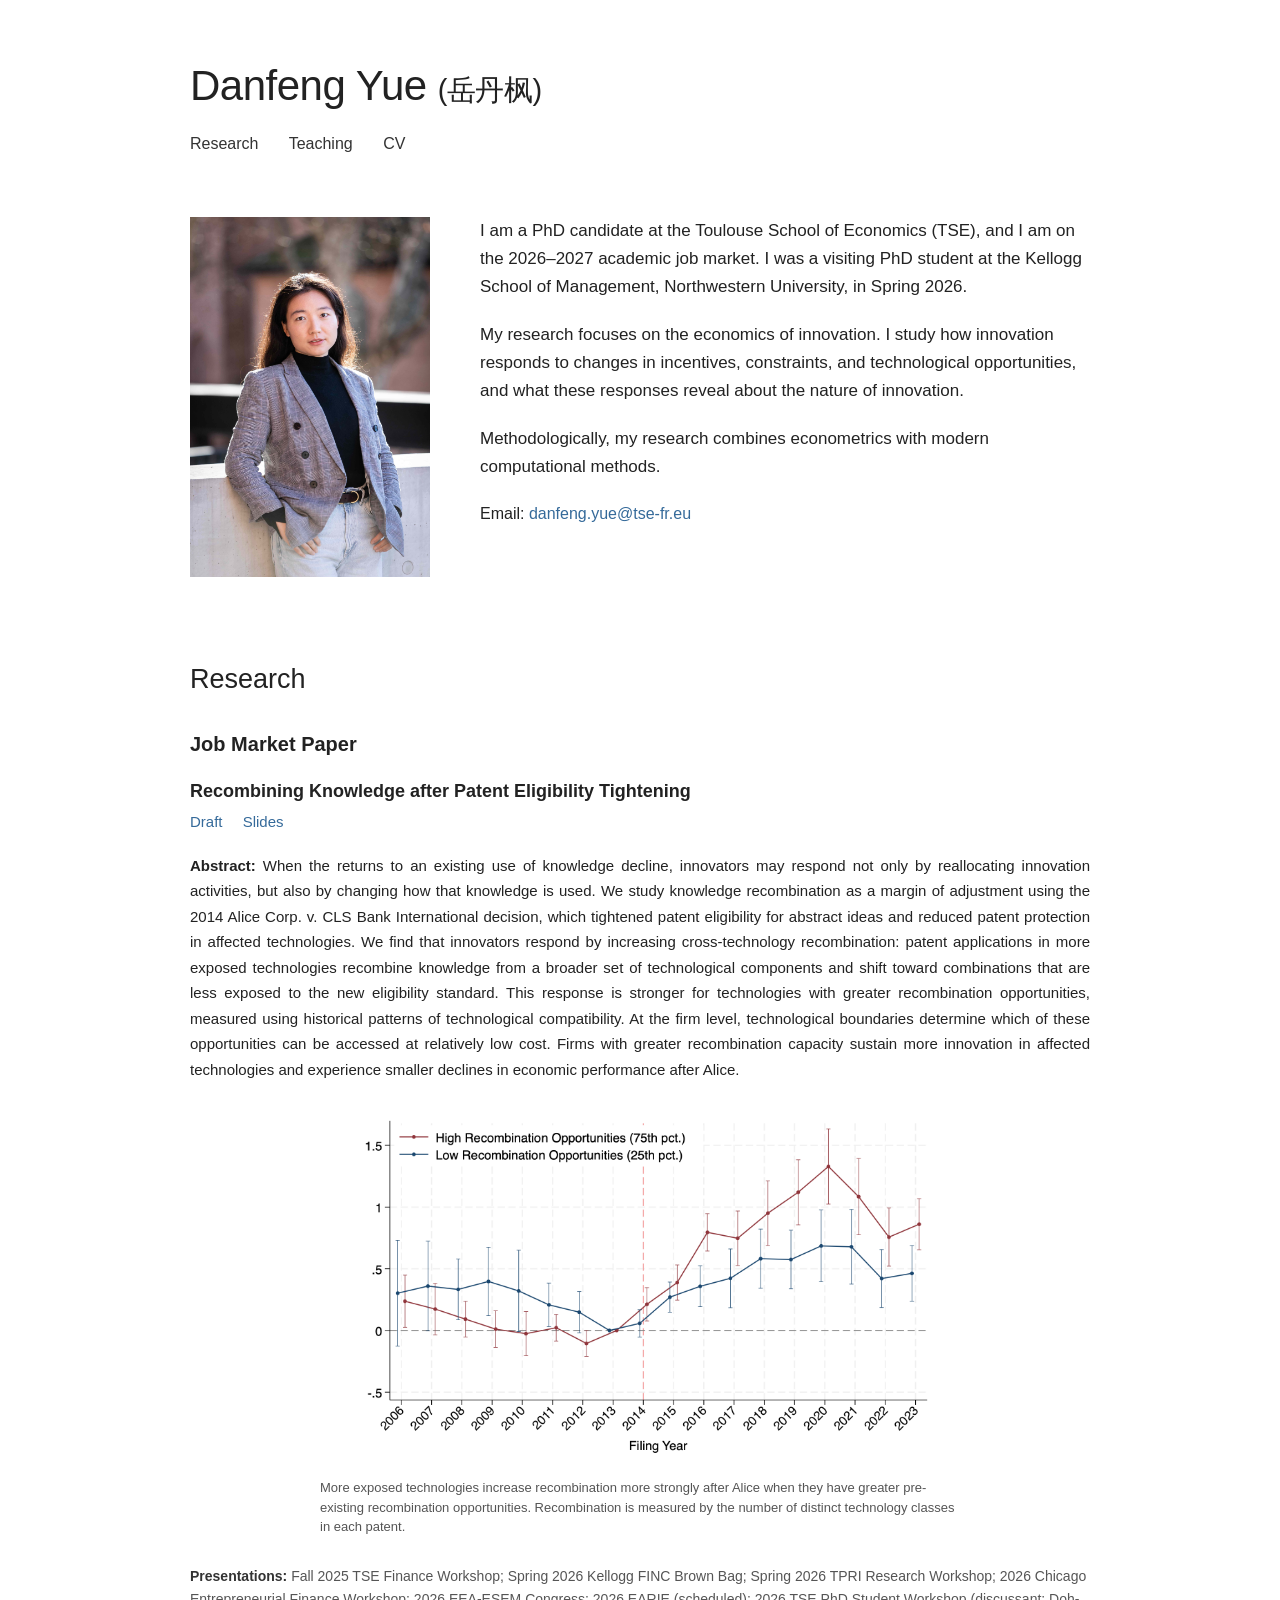
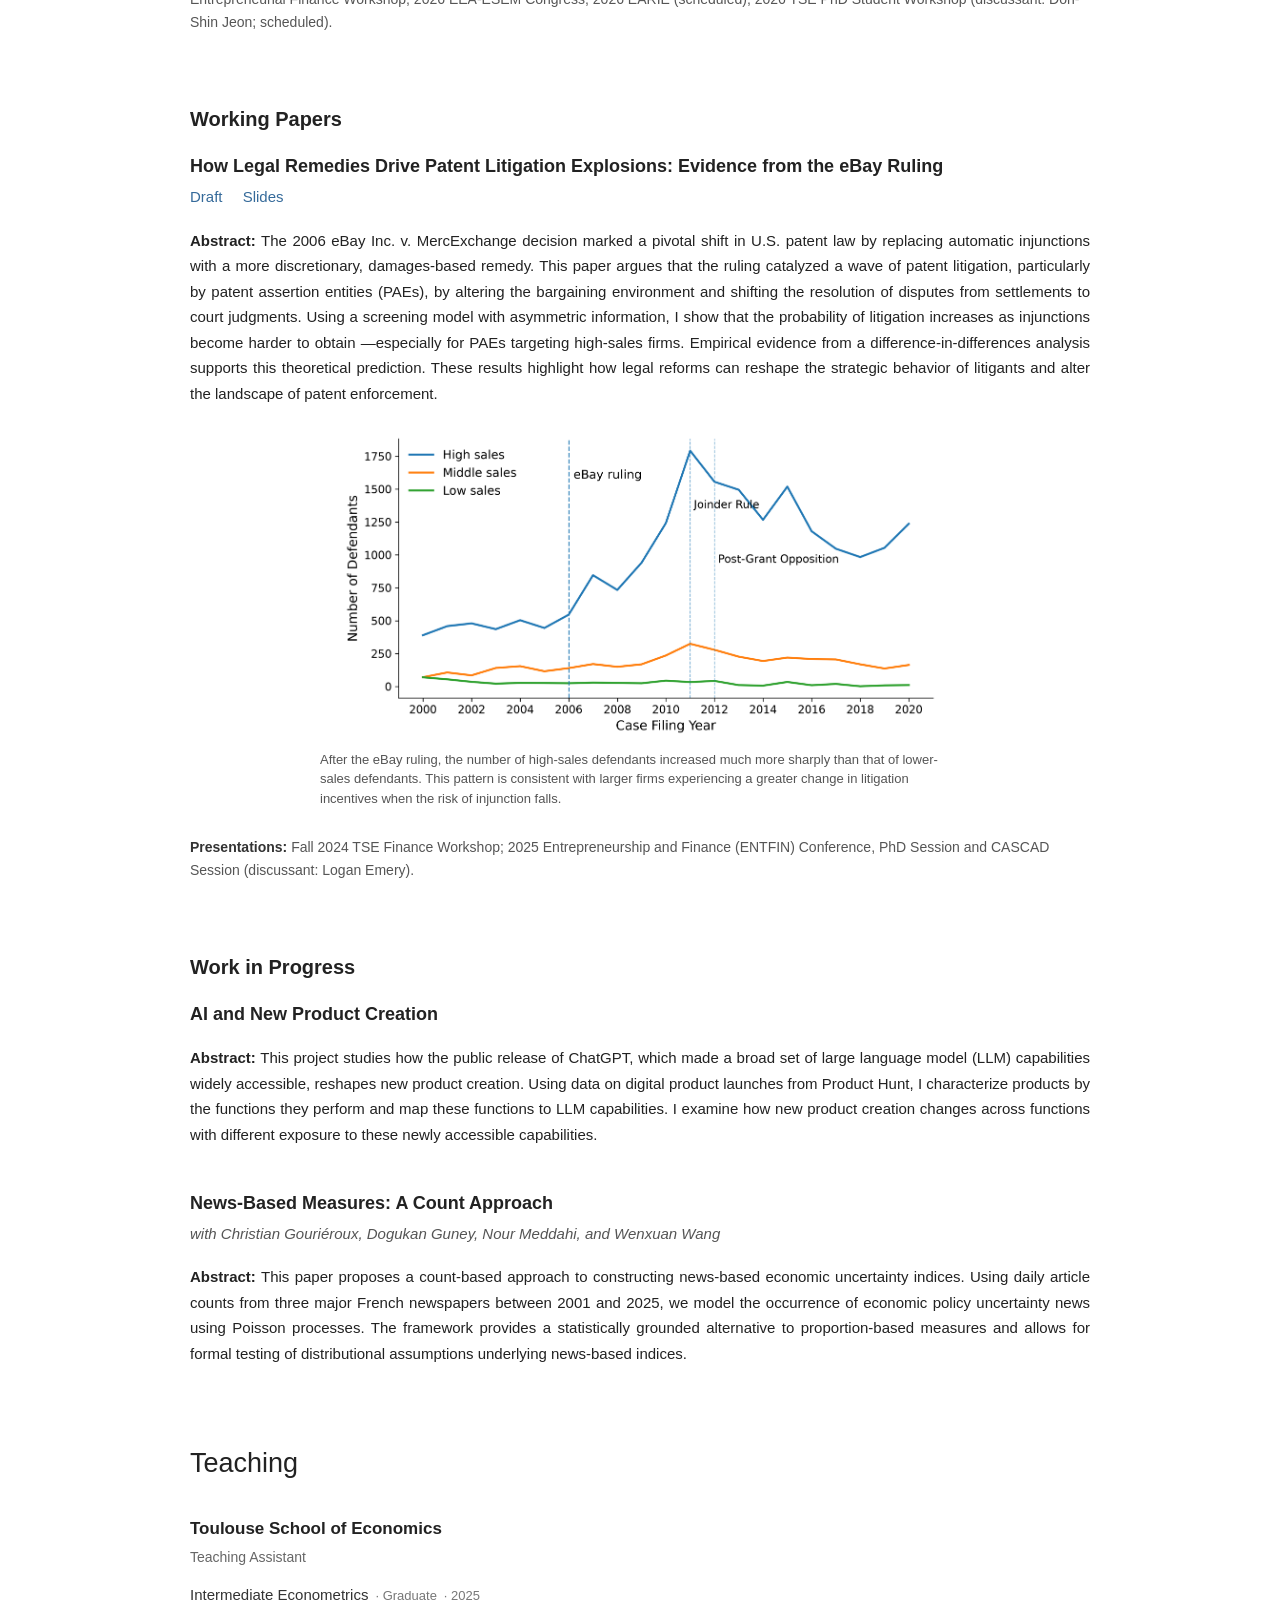
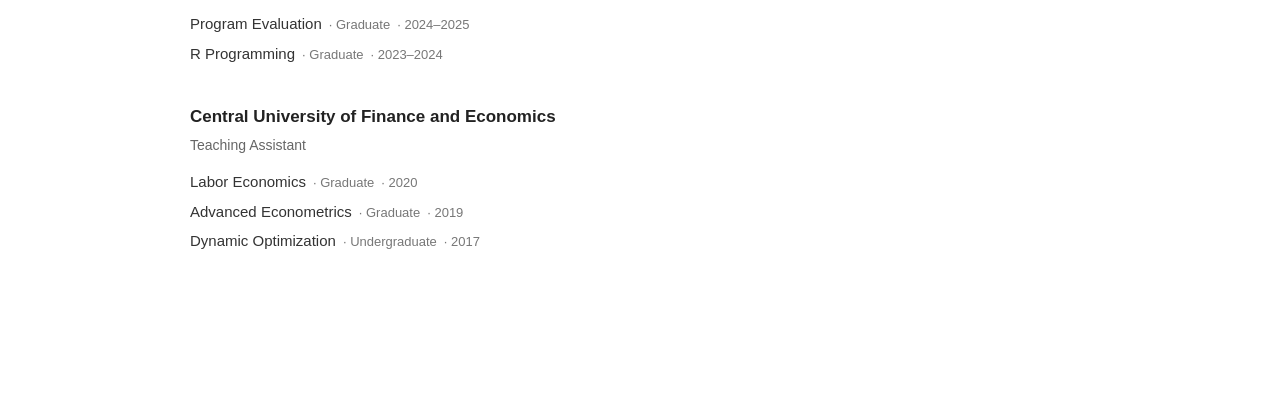
==== commit 431a125a: "Update index.html" ====
--- a/index.html
+++ b/index.html
@@ -208,11 +208,6 @@
                                 with different exposure to these newly accessible capabilities.
                             </p>
                         
-                            <p class="methods">
-                                <strong>Methods:</strong>
-                                Econometrics and AI-based methods for constructing and analyzing product function spaces.
-                            </p>
-                        
                         </div>
                         
                         <div class="paper">
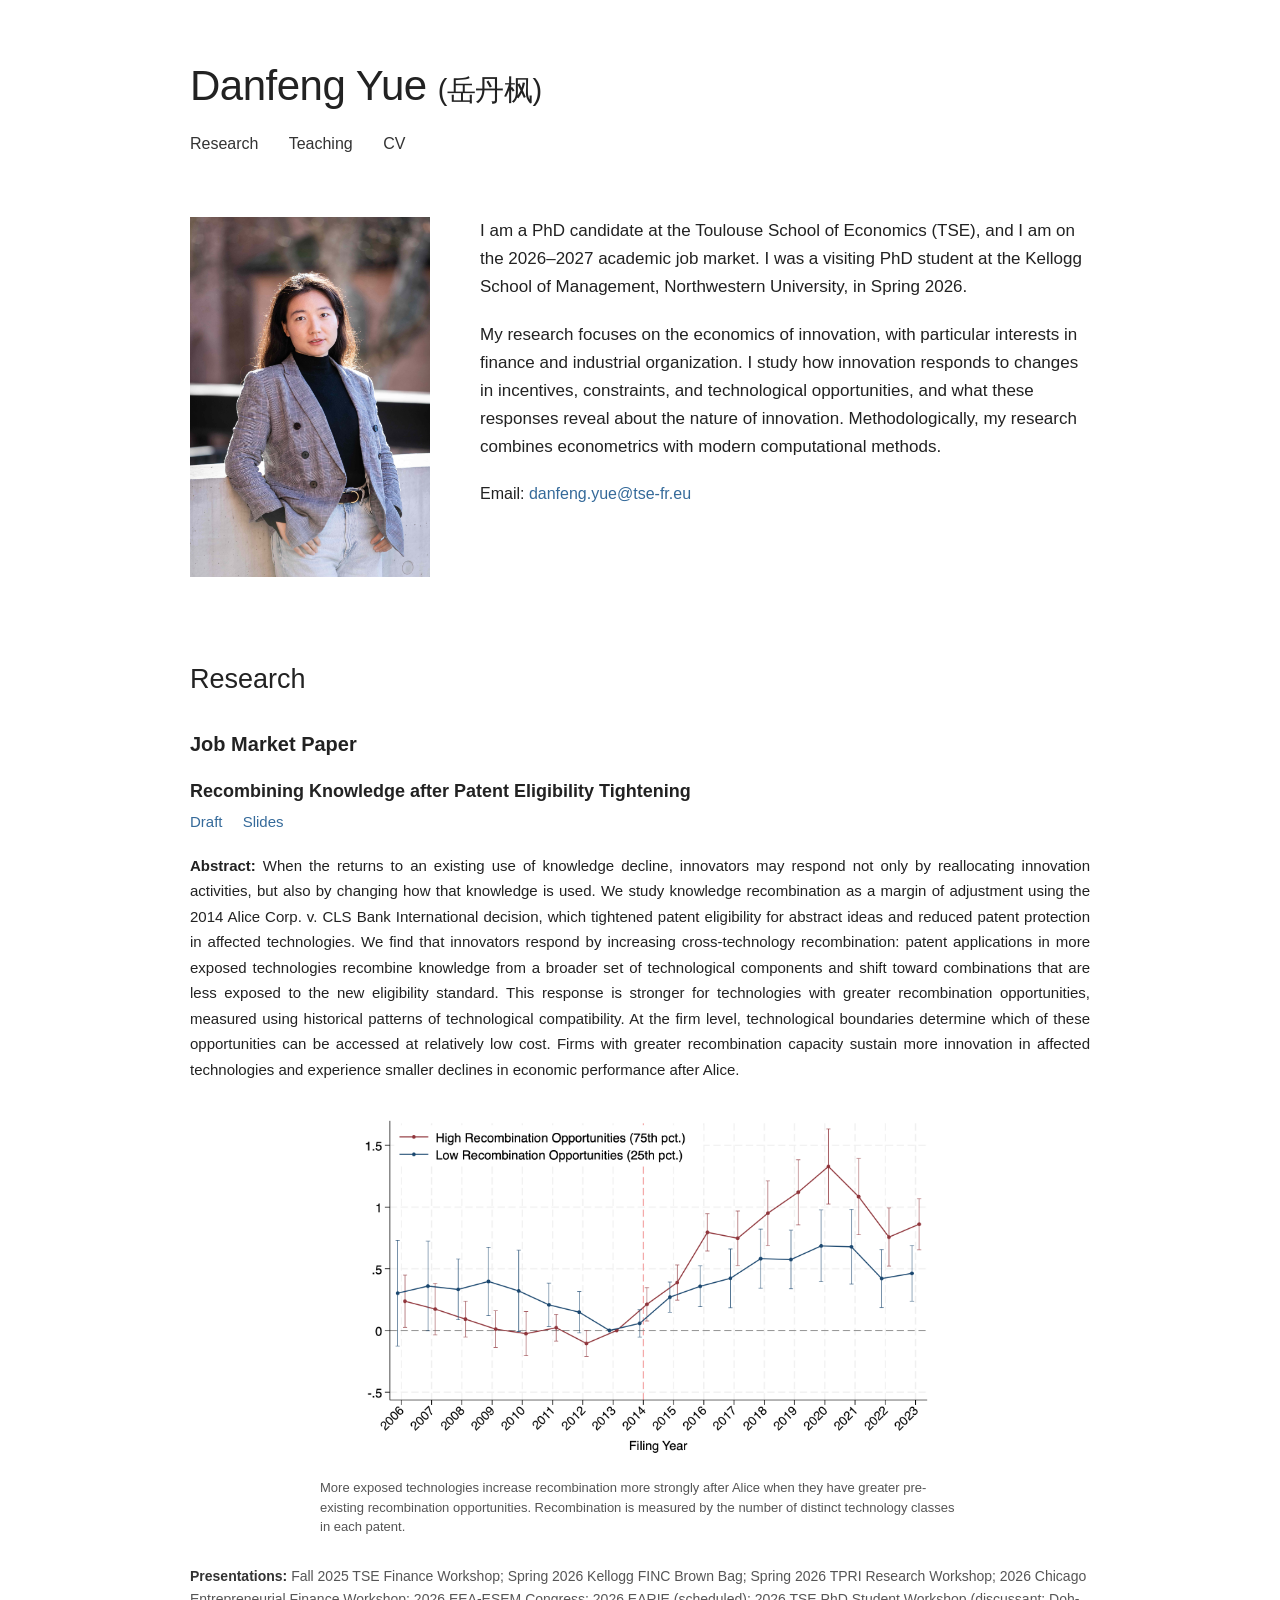
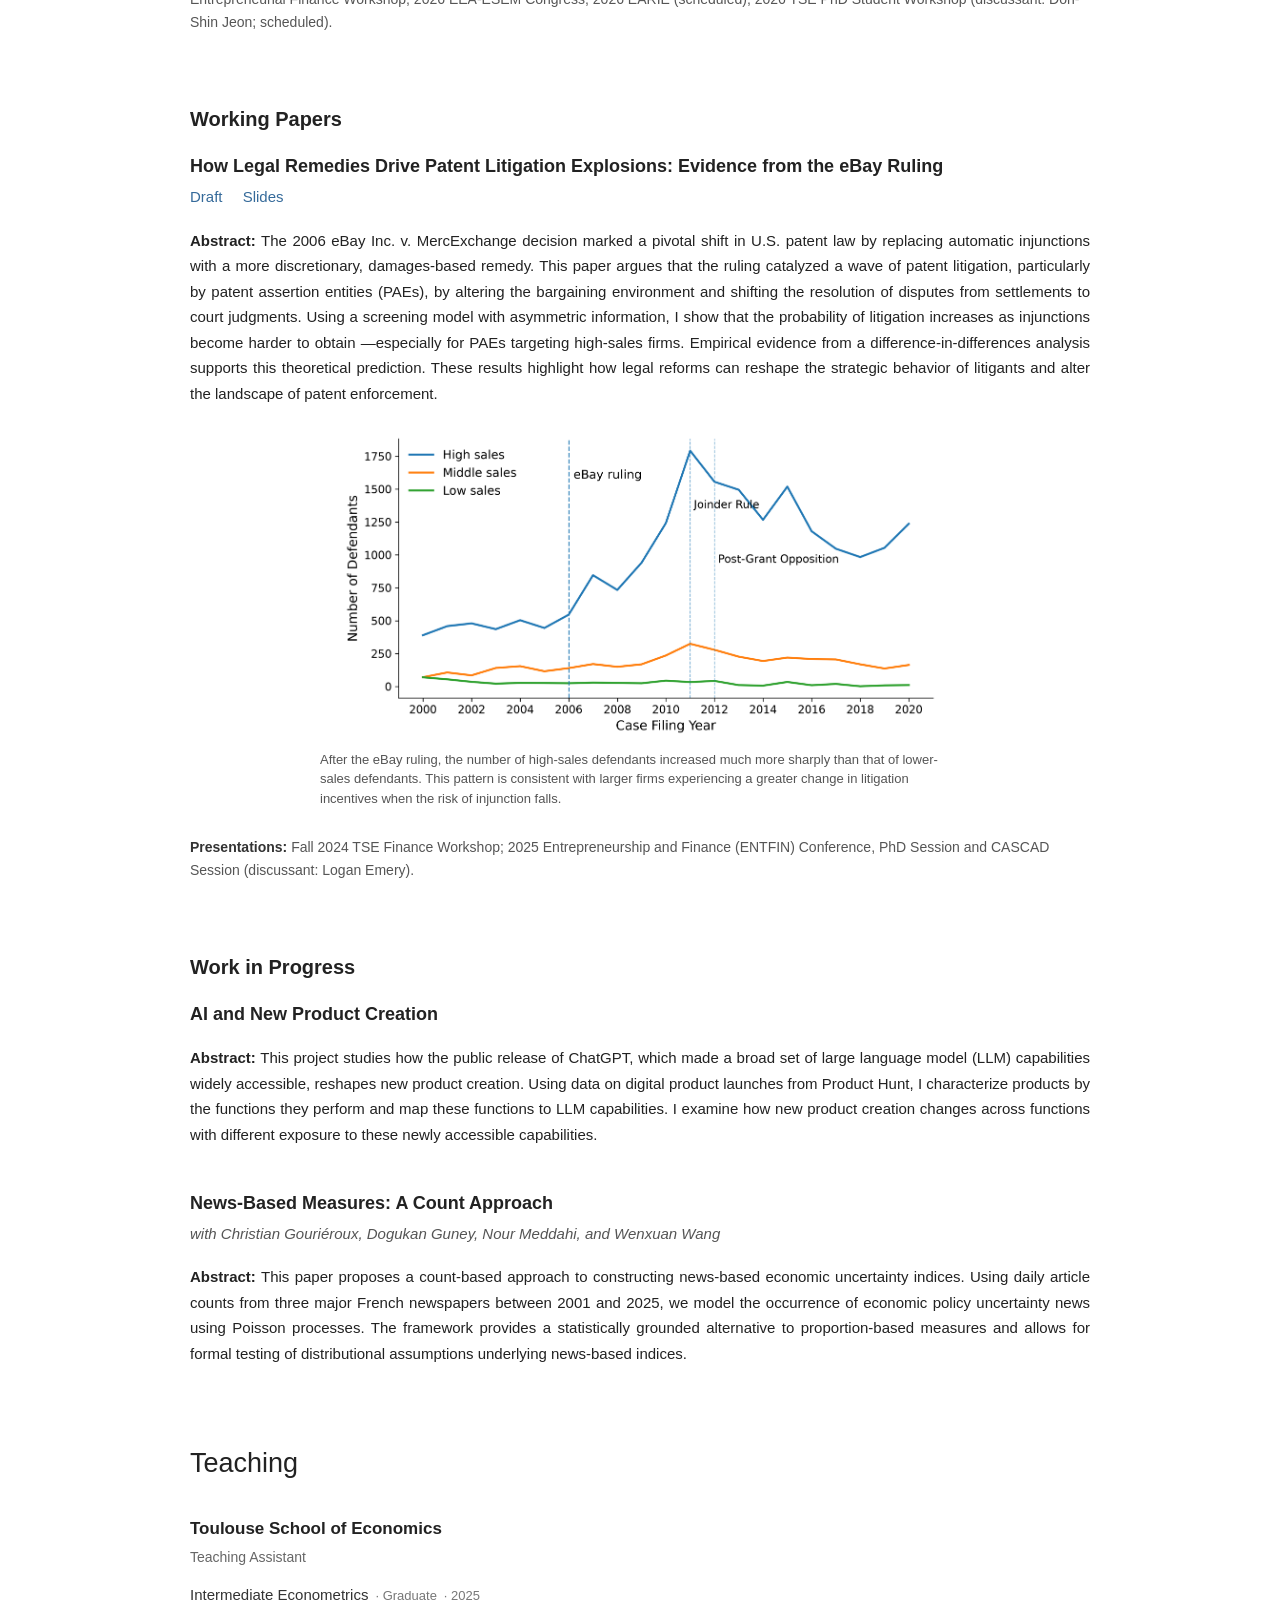
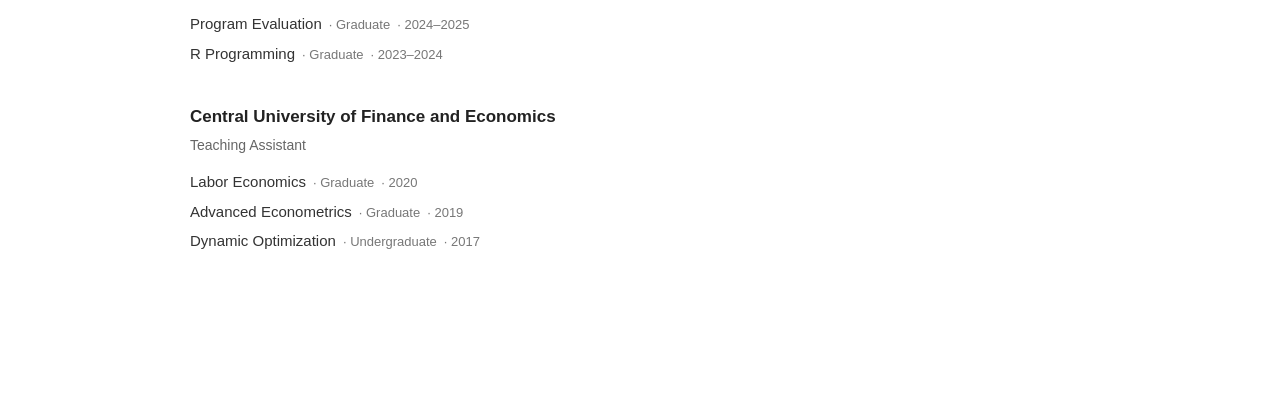
==== commit a7d064fa: "Update index.html" ====
--- a/index.html
+++ b/index.html
@@ -39,13 +39,11 @@
                 </p>
 
                 <p>
-                    My research focuses on the economics of innovation. 
+                    My research focuses on the economics of innovation, 
+                    with particular interests in finance and industrial organization. 
                     I study how innovation responds to changes in incentives, constraints, 
                     and technological opportunities, 
                     and what these responses reveal about the nature of innovation.
-                </p>
-                
-                <p>
                     Methodologically, my research combines econometrics with modern computational methods.
                 </p>
 
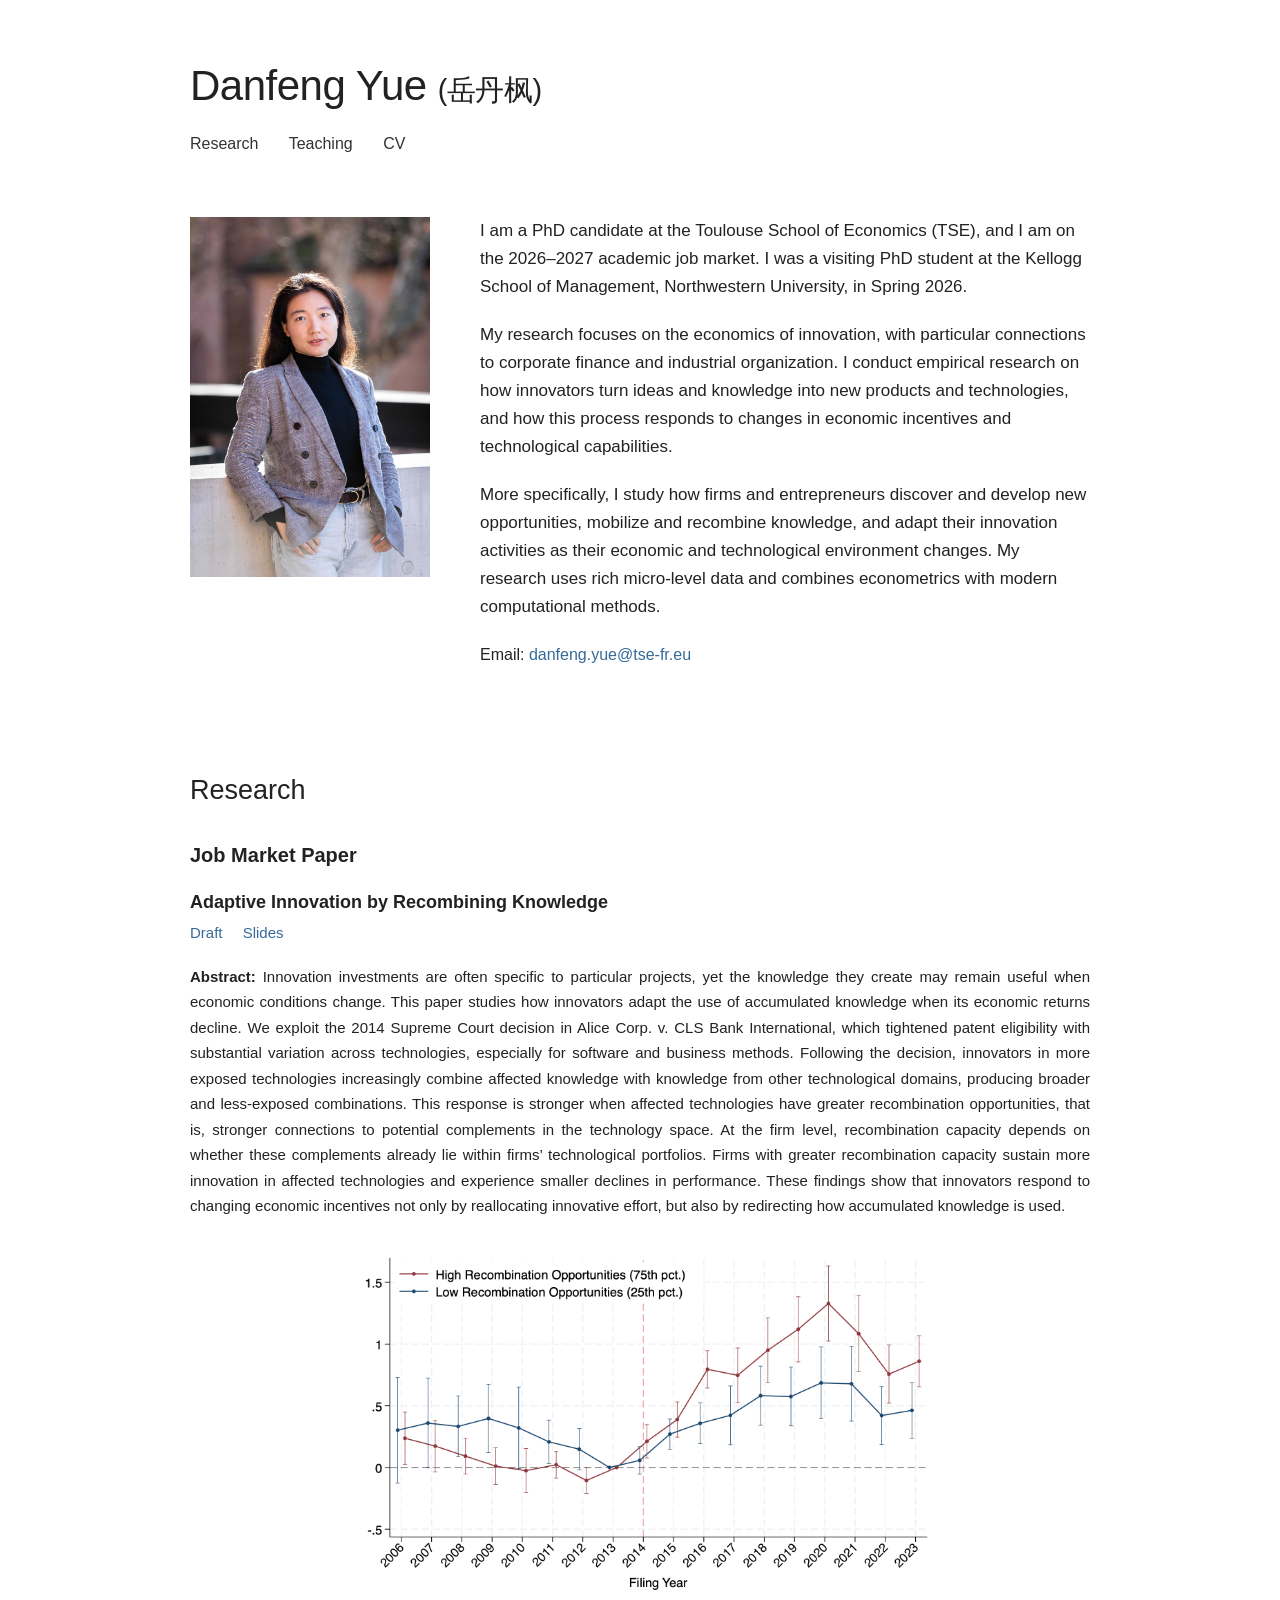
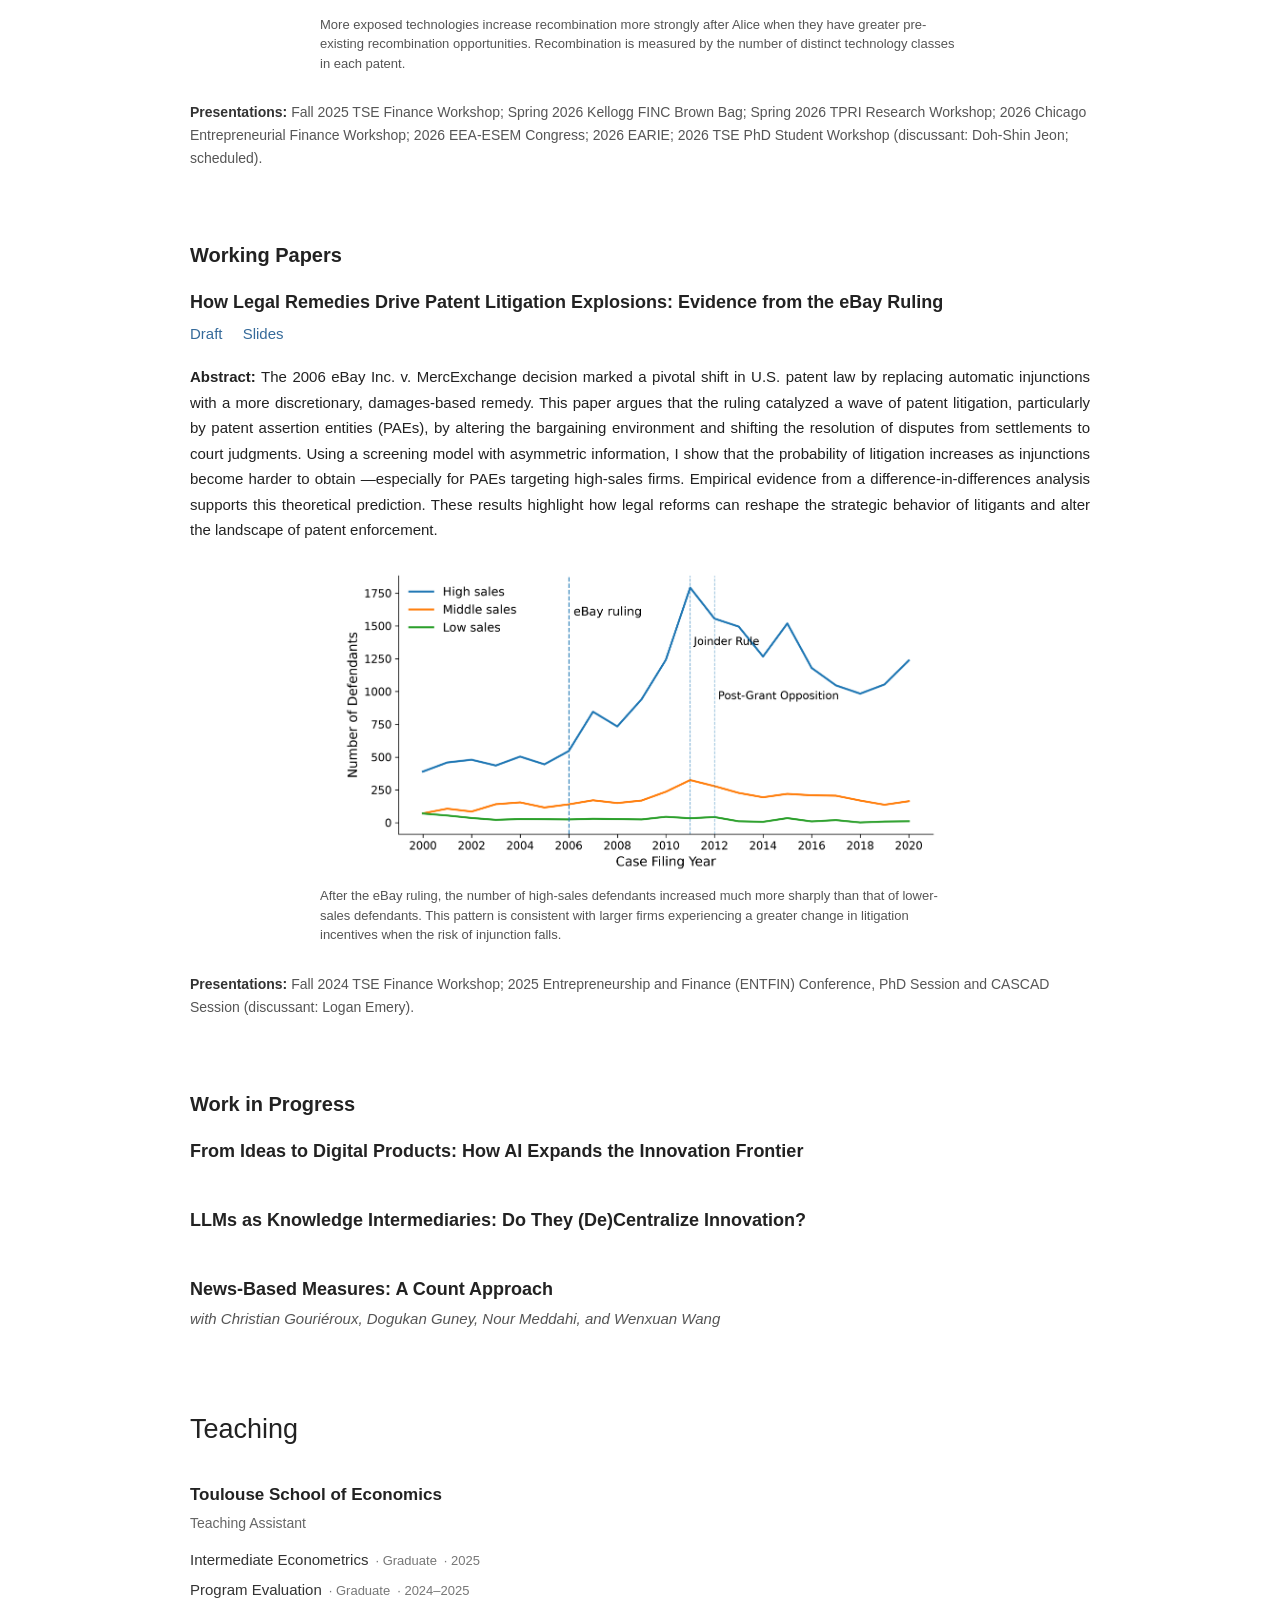
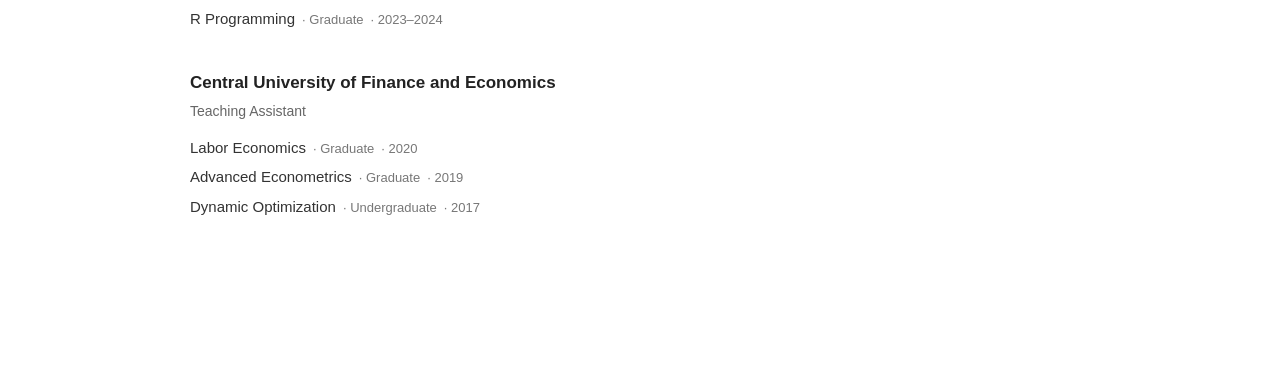
==== commit a1fb772a: "Update index.html" ====
--- a/index.html
+++ b/index.html
@@ -34,17 +34,21 @@
                 <p>
                     I am a PhD candidate at the Toulouse School of Economics (TSE), 
                     and I am on the 2026–2027 academic job market. 
-                    I was a visiting PhD student at the Kellogg School of Management, 
-                    Northwestern University, in Spring 2026.
+                    I was a visiting PhD student at the Kellogg School of Management, Northwestern University, in Spring 2026.
                 </p>
 
                 <p>
                     My research focuses on the economics of innovation, 
-                    with particular interests in finance and industrial organization. 
-                    I study how innovation responds to changes in incentives, constraints, 
-                    and technological opportunities, 
-                    and what these responses reveal about the nature of innovation.
-                    Methodologically, my research combines econometrics with modern computational methods.
+                    with particular connections to corporate finance and industrial organization. 
+                    I conduct empirical research on how innovators turn ideas and knowledge into new products and technologies, 
+                    and how this process responds to changes in economic incentives and technological capabilities.
+                </p>
+
+                <p>
+                    More specifically, I study how firms and entrepreneurs discover and develop new opportunities, 
+                    mobilize and recombine knowledge, and adapt their innovation activities 
+                    as their economic and technological environment changes. 
+                    My research uses rich micro-level data and combines econometrics with modern computational methods.
                 </p>
 
                 <p class="email">
@@ -70,7 +74,7 @@
                     <div class="paper">
             
                         <p class="paper-title">
-                            Recombining Knowledge after Patent Eligibility Tightening
+                            Adaptive Innovation by Recombining Knowledge
                         </p>
             
                         <p class="paper-links">
@@ -80,23 +84,22 @@
             
                         <p class="abstract">
                             <strong>Abstract:</strong>
-                            When the returns to an existing use of knowledge decline, 
-                            innovators may respond not only by reallocating innovation activities, 
-                            but also by changing how that knowledge is used. 
-                            We study knowledge recombination as a margin of adjustment 
-                            using the 2014 Alice Corp. v. CLS Bank International decision, 
-                            which tightened patent eligibility for abstract ideas 
-                            and reduced patent protection in affected technologies. 
-                            We find that innovators respond by increasing cross-technology recombination: 
-                            patent applications in more exposed technologies recombine knowledge 
-                            from a broader set of technological components and shift toward combinations 
-                            that are less exposed to the new eligibility standard. 
-                            This response is stronger for technologies with greater recombination opportunities, 
-                            measured using historical patterns of technological compatibility. 
-                            At the firm level, technological boundaries determine 
-                            which of these opportunities can be accessed at relatively low cost. 
+                            Innovation investments are often specific to particular projects, 
+                            yet the knowledge they create may remain useful when economic conditions change. 
+                            This paper studies how innovators adapt the use of accumulated knowledge when its economic returns decline. 
+                            We exploit the 2014 Supreme Court decision in Alice Corp. v. CLS Bank International, 
+                            which tightened patent eligibility with substantial variation across technologies, 
+                            especially for software and business methods. Following the decision, 
+                            innovators in more exposed technologies increasingly combine affected knowledge 
+                            with knowledge from other technological domains, producing broader and less-exposed combinations. 
+                            This response is stronger when affected technologies have greater recombination opportunities, 
+                            that is, stronger connections to potential complements in the technology space. 
+                            At the firm level, recombination capacity depends on whether these complements already lie 
+                            within firms’ technological portfolios. 
                             Firms with greater recombination capacity sustain more innovation in affected technologies 
-                            and experience smaller declines in economic performance after Alice.
+                            and experience smaller declines in performance. 
+                            These findings show that innovators respond to changing economic incentives 
+                            not only by reallocating innovative effort, but also by redirecting how accumulated knowledge is used.
                         </p>
 
                         <div class="paper-figure">
@@ -119,7 +122,7 @@
                             Spring 2026 TPRI Research Workshop;
                             2026 Chicago Entrepreneurial Finance Workshop;
                             2026 EEA-ESEM Congress;
-                            2026 EARIE (scheduled);
+                            2026 EARIE;
                             2026 TSE PhD Student Workshop (discussant: Doh-Shin Jeon; scheduled).
                         </p>
             
@@ -192,18 +195,15 @@
                         <div class="paper">
 
                             <p class="paper-title">
-                                AI and New Product Creation
-                            </p>
-                        
-                            <p class="abstract">
-                                <strong>Abstract:</strong>
-                                This project studies how the public release of ChatGPT, 
-                                which made a broad set of large language model (LLM) capabilities widely accessible, 
-                                reshapes new product creation. 
-                                Using data on digital product launches from Product Hunt, 
-                                I characterize products by the functions they perform and map these functions to LLM capabilities. 
-                                I examine how new product creation changes across functions 
-                                with different exposure to these newly accessible capabilities.
+                                From Ideas to Digital Products: How AI Expands the Innovation Frontier
+                            </p>
+                        
+                        </div>
+
+                        <div class="paper">
+
+                            <p class="paper-title">
+                                LLMs as Knowledge Intermediaries: Do They (De)Centralize Innovation?
                             </p>
                         
                         </div>
@@ -216,15 +216,6 @@
                 
                             <p class="coauthors">
                                 with Christian Gouriéroux, Dogukan Guney, Nour Meddahi, and Wenxuan Wang
-                            </p>
-                
-                            <p class="abstract">
-                                <strong>Abstract:</strong>
-                                This paper proposes a count-based approach to constructing news-based economic uncertainty indices. 
-                                Using daily article counts from three major French newspapers between 2001 and 2025, 
-                                we model the occurrence of economic policy uncertainty news using Poisson processes.
-                                The framework provides a statistically grounded alternative to proportion-based measures 
-                                and allows for formal testing of distributional assumptions underlying news-based indices.
                             </p>
                 
                         </div>
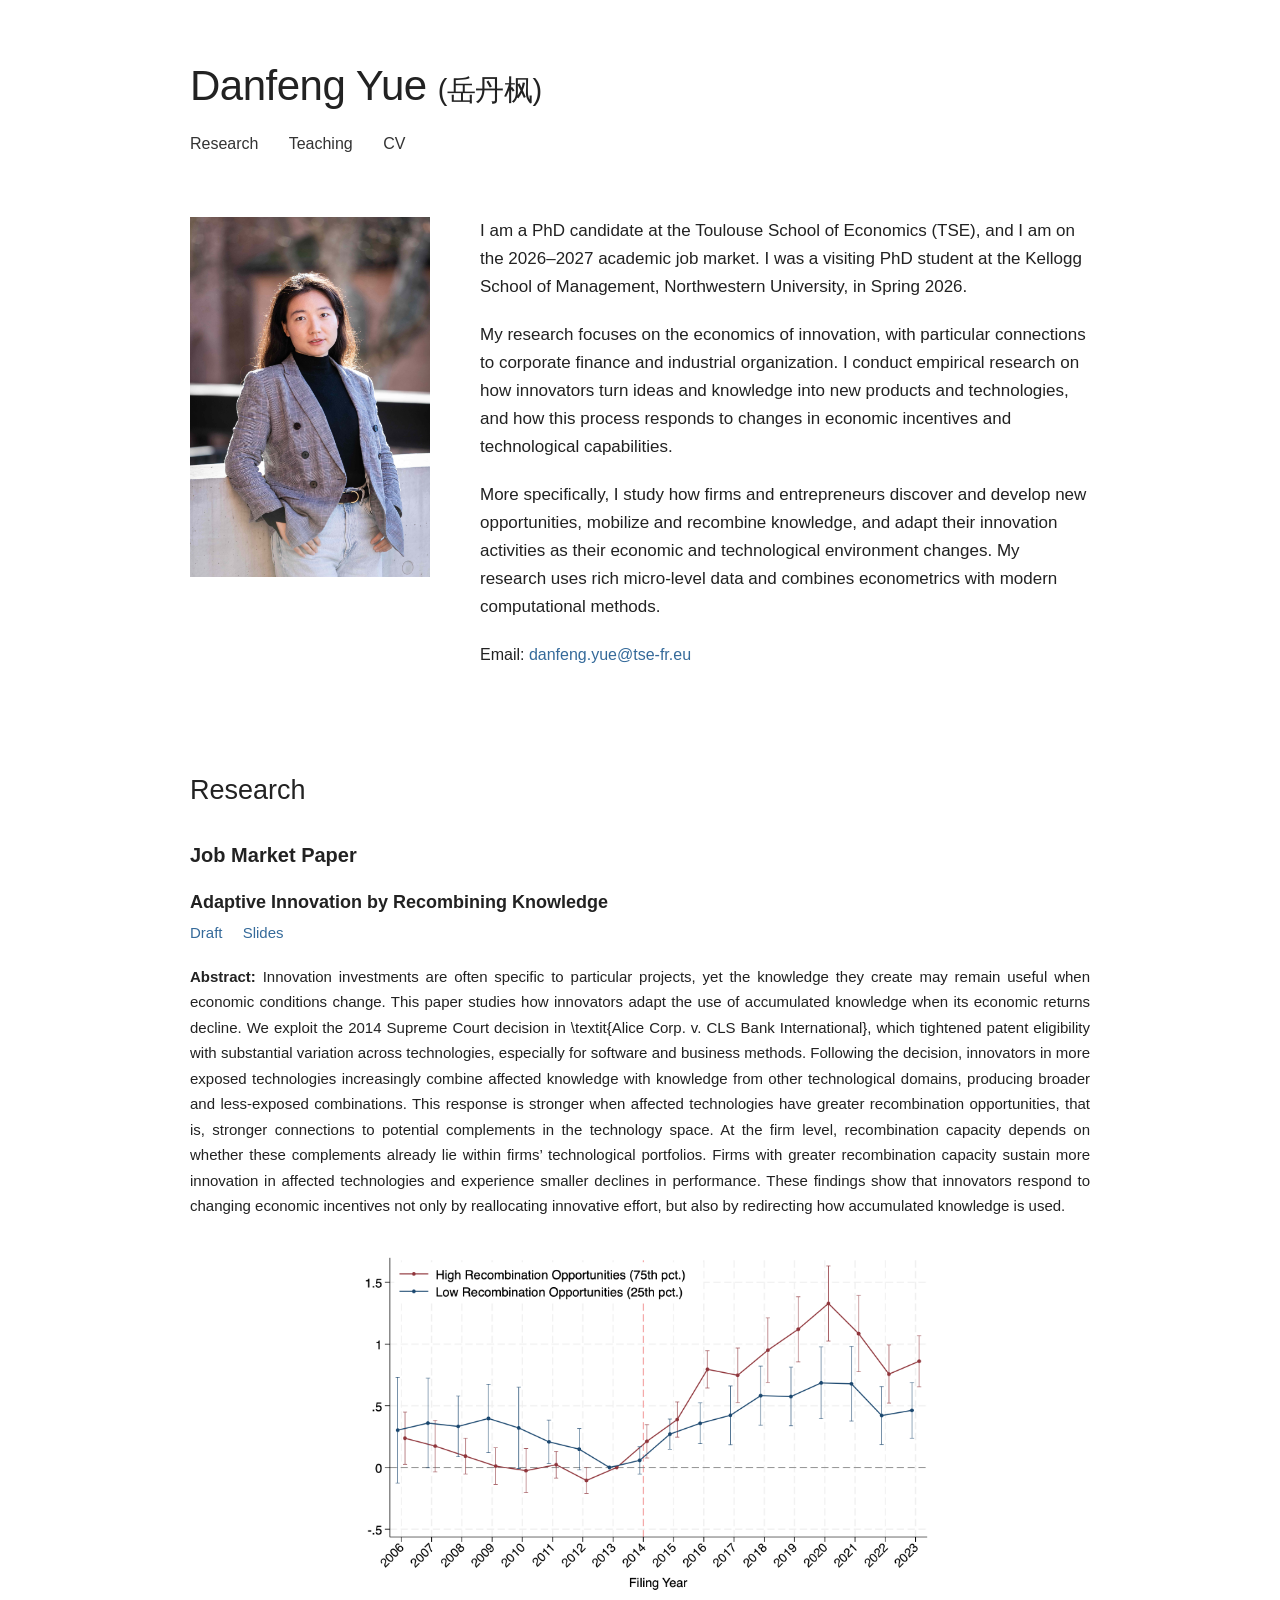
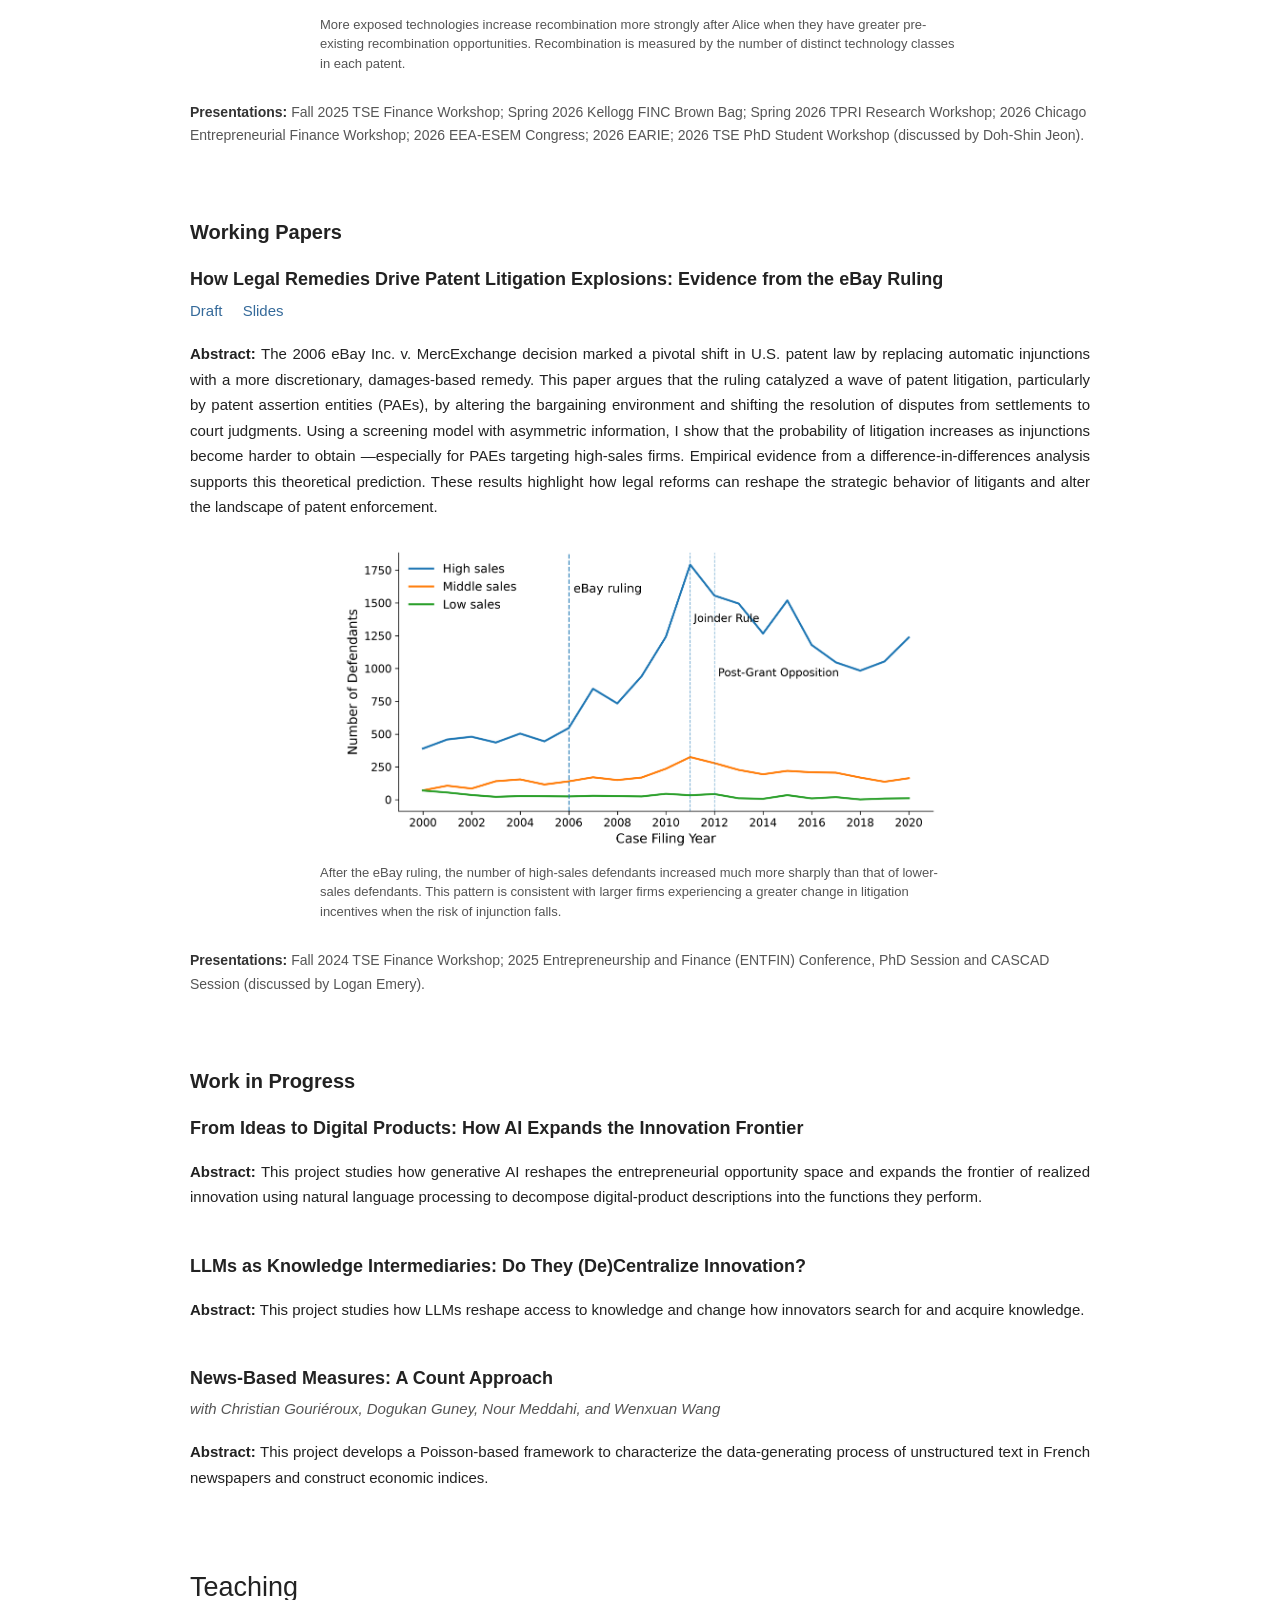
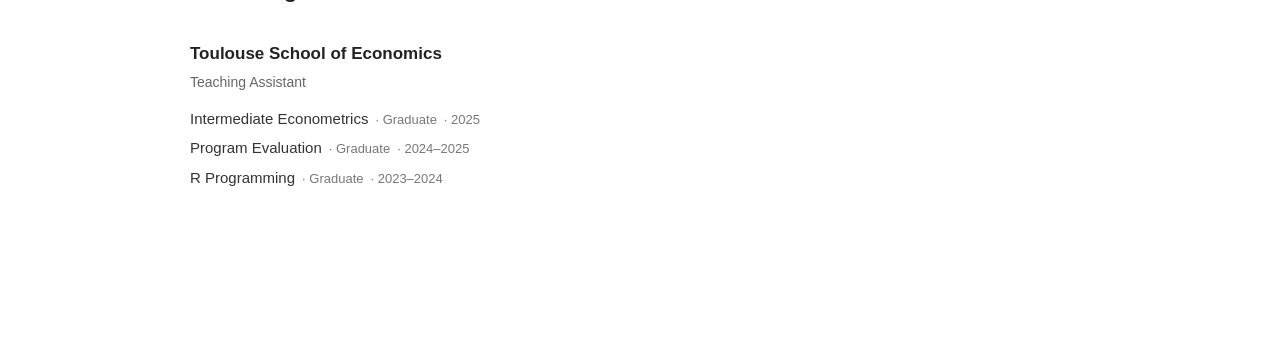
==== commit 2b057e13: "Update index.html" ====
--- a/index.html
+++ b/index.html
@@ -87,19 +87,17 @@
                             Innovation investments are often specific to particular projects, 
                             yet the knowledge they create may remain useful when economic conditions change. 
                             This paper studies how innovators adapt the use of accumulated knowledge when its economic returns decline. 
-                            We exploit the 2014 Supreme Court decision in Alice Corp. v. CLS Bank International, 
+                            We exploit the 2014 Supreme Court decision in \textit{Alice Corp. v. CLS Bank International}, 
                             which tightened patent eligibility with substantial variation across technologies, 
                             especially for software and business methods. Following the decision, 
-                            innovators in more exposed technologies increasingly combine affected knowledge 
-                            with knowledge from other technological domains, producing broader and less-exposed combinations. 
+                            innovators in more exposed technologies increasingly combine affected knowledge with knowledge from other technological domains, 
+                            producing broader and less-exposed combinations. 
                             This response is stronger when affected technologies have greater recombination opportunities, 
                             that is, stronger connections to potential complements in the technology space. 
-                            At the firm level, recombination capacity depends on whether these complements already lie 
-                            within firms’ technological portfolios. 
-                            Firms with greater recombination capacity sustain more innovation in affected technologies 
-                            and experience smaller declines in performance. 
-                            These findings show that innovators respond to changing economic incentives 
-                            not only by reallocating innovative effort, but also by redirecting how accumulated knowledge is used.
+                            At the firm level, recombination capacity depends on whether these complements already lie within firms’ technological portfolios. 
+                            Firms with greater recombination capacity sustain more innovation in affected technologies and experience smaller declines in performance. 
+                            These findings show that innovators respond to changing economic incentives not only by reallocating innovative effort, 
+                            but also by redirecting how accumulated knowledge is used.
                         </p>
 
                         <div class="paper-figure">
@@ -123,7 +121,7 @@
                             2026 Chicago Entrepreneurial Finance Workshop;
                             2026 EEA-ESEM Congress;
                             2026 EARIE;
-                            2026 TSE PhD Student Workshop (discussant: Doh-Shin Jeon; scheduled).
+                            2026 TSE PhD Student Workshop (discussed by Doh-Shin Jeon).
                         </p>
             
                     </div>
@@ -180,7 +178,7 @@
                                 <strong>Presentations:</strong>
                                 Fall 2024 TSE Finance Workshop;
                                 2025 Entrepreneurship and Finance (ENTFIN) Conference, 
-                                PhD Session and CASCAD Session (discussant: Logan Emery).
+                                PhD Session and CASCAD Session (discussed by Logan Emery).
                             </p>
                 
                         </div>
@@ -197,6 +195,13 @@
                             <p class="paper-title">
                                 From Ideas to Digital Products: How AI Expands the Innovation Frontier
                             </p>
+
+                            <p class="abstract">
+                                <strong>Abstract:</strong>
+                                This project studies how generative AI reshapes the entrepreneurial opportunity space 
+                                and expands the frontier of realized innovation using natural language processing 
+                                to decompose digital-product descriptions into the functions they perform.
+                            </p>
                         
                         </div>
 
@@ -204,6 +209,12 @@
 
                             <p class="paper-title">
                                 LLMs as Knowledge Intermediaries: Do They (De)Centralize Innovation?
+                            </p>
+
+                            <p class="abstract">
+                                <strong>Abstract:</strong>
+                                This project studies how LLMs reshape access to knowledge 
+                                and change how innovators search for and acquire knowledge.
                             </p>
                         
                         </div>
@@ -216,6 +227,13 @@
                 
                             <p class="coauthors">
                                 with Christian Gouriéroux, Dogukan Guney, Nour Meddahi, and Wenxuan Wang
+                            </p>
+
+                            <p class="abstract">
+                                <strong>Abstract:</strong>
+                                This project develops a Poisson-based framework to characterize 
+                                the data-generating process of unstructured text in French newspapers 
+                                and construct economic indices.
                             </p>
                 
                         </div>
@@ -253,31 +271,6 @@
         
             </div>
         
-            <div class="teaching-group">
-        
-                <h3>Central University of Finance and Economics</h3>
-                <p class="teaching-role">Teaching Assistant</p>
-        
-                <div class="teaching-item">
-                    <span class="course-title">Labor Economics</span>
-                    <span class="course-level">Graduate</span>
-                    <span class="teaching-year">2020</span>
-                </div>
-        
-                <div class="teaching-item">
-                    <span class="course-title">Advanced Econometrics</span>
-                    <span class="course-level">Graduate</span>
-                    <span class="teaching-year">2019</span>
-                </div>
-        
-                <div class="teaching-item">
-                    <span class="course-title">Dynamic Optimization</span>
-                    <span class="course-level">Undergraduate</span>
-                    <span class="teaching-year">2017</span>
-                </div>
-        
-            </div>
-        
         </section>
 
     </main>
